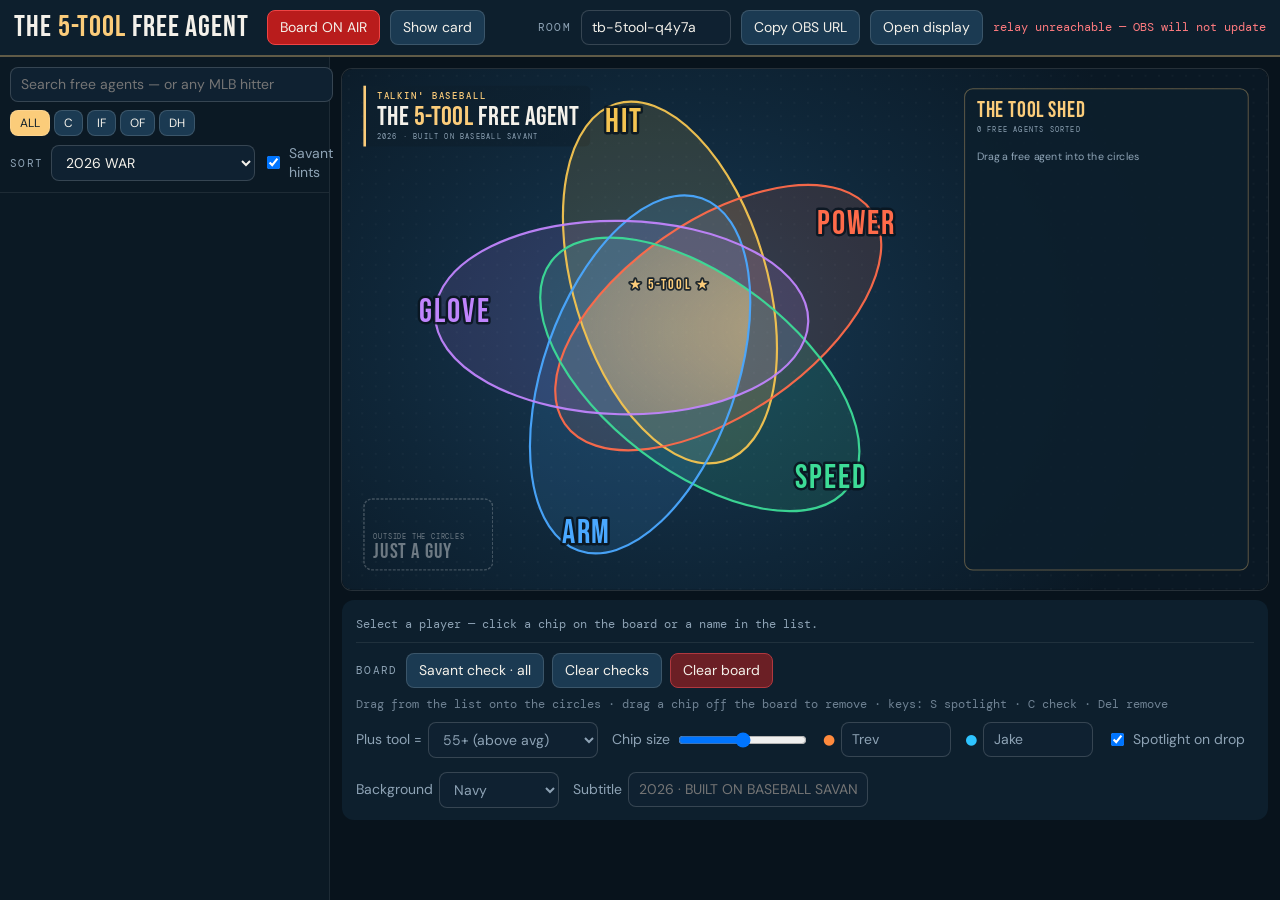
==== control.html @ 35e4c1f9 "5-Tool Free Agent: Venn drag-and-drop segment with control + OBS display Co-Authored-By: Claude Opus" ====
<!doctype html>
<html lang="en">
<head>
<meta charset="utf-8">
<meta name="viewport" content="width=device-width, initial-scale=1">
<title>5-Tool Free Agent · Control</title>
<link rel="preconnect" href="https://fonts.googleapis.com">
<link href="https://fonts.googleapis.com/css2?family=Bebas+Neue&family=DM+Mono:wght@400;500&family=DM+Sans:wght@400;500;700&display=swap" rel="stylesheet">
<link rel="stylesheet" href="ftfa.css">
<style>
  * { box-sizing: border-box; }
  html, body { margin: 0; height: 100%; }
  body { background: #08131c; color: var(--ink); font: 14px/1.35 var(--sans); display: grid; grid-template-rows: auto 1fr; overflow: hidden; }
  button, input, select { font: inherit; color: inherit; }
  button { background: var(--navy3); border: 1px solid rgba(255,255,255,.14); border-radius: 8px; padding: 7px 12px; cursor: pointer; white-space: nowrap; }
  button:hover { background: #24506f; }
  button.gold { background: var(--gold); color: #10202c; border-color: var(--gold); font-weight: 700; }
  button.on { background: #1f7a4a; border-color: #2fbf71; }
  button.danger { background: #6b1f25; border-color: #b0383f; }
  input[type=text], select { background: #0f2131; border: 1px solid rgba(255,255,255,.16); border-radius: 8px; padding: 7px 10px; }
  label { display: inline-flex; align-items: center; gap: 6px; color: var(--dim); }
  .k { font: 11px var(--mono); letter-spacing: .12em; color: var(--dim); text-transform: uppercase; }

  header { display: flex; align-items: center; gap: 10px; padding: 10px 14px; background: var(--navy); border-bottom: 2px solid rgba(251,204,122,.35); flex-wrap: wrap; }
  header h1 { margin: 0 8px 0 0; font: 30px/1 var(--bebas); letter-spacing: .03em; font-weight: 400; }
  header h1 b { color: var(--gold); font-weight: 400; }
  .grow { flex: 1; }
  .status { font: 12px var(--mono); color: var(--dim); }
  .status.ok { color: #4ade80; } .status.bad { color: #ff7b7f; }
  #airBtn.live { background: #b91c1c; border-color: #ef4444; }

  main { display: grid; grid-template-columns: 330px 1fr; min-height: 0; }
  /* pool */
  #pool { display: flex; flex-direction: column; min-height: 0; border-right: 1px solid rgba(255,255,255,.08); background: #0b1924; }
  .pool-top { padding: 10px; display: grid; gap: 8px; border-bottom: 1px solid rgba(255,255,255,.08); }
  .filters { display: flex; gap: 4px; flex-wrap: wrap; }
  .filters button { padding: 4px 9px; font-size: 12px; }
  .filters button.act { background: var(--gold); color: #10202c; }
  #list { overflow-y: auto; flex: 1; padding: 6px; }
  .row { display: grid; grid-template-columns: 46px 1fr auto; gap: 8px; align-items: center; padding: 6px; border-radius: 10px; cursor: grab; user-select: none; touch-action: none; border: 1px solid transparent; }
  .row:hover { background: rgba(255,255,255,.05); }
  .row.sel { border-color: var(--gold); background: rgba(251,204,122,.08); }
  .row.placed { opacity: .5; }
  .row .hs { width: 46px; height: 46px; border-radius: 50%; overflow: hidden; background: var(--tc); }
  .row .hs img { width: 100%; height: 120%; object-fit: cover; object-position: 50% 0; }
  .row .n { font: 20px/1 var(--bebas); letter-spacing: .03em; }
  .row .m { font: 11px var(--mono); color: var(--dim); margin-top: 3px; white-space: nowrap; overflow: hidden; text-overflow: ellipsis; }
  .row .where { font: 10px var(--mono); color: var(--gold); letter-spacing: .06em; }
  .dots { display: flex; gap: 3px; }
  .dots i { width: 22px; height: 22px; border-radius: 5px; font: 600 10px/22px var(--mono); text-align: center; font-style: normal; background: rgba(255,255,255,.06); color: #5d7183; }
  .dots i.plus { background: var(--c); color: #0b1924; }
  body.nohints .dots { display: none; }
  .sect { font: 11px var(--mono); letter-spacing: .14em; color: var(--dim); padding: 10px 6px 4px; }
  .srch .row { cursor: pointer; }

  /* centre */
  #centre { display: flex; flex-direction: column; min-height: 0; min-width: 0; padding: 12px; gap: 10px; overflow-y: auto; }
  #preview { position: relative; width: 100%; aspect-ratio: 16 / 9; border-radius: 10px; overflow: hidden; background: #000; box-shadow: 0 0 0 1px rgba(255,255,255,.12); flex: none; }
  #preview .chips, #preview .chip { pointer-events: auto; }
  #preview .chip { cursor: grab; touch-action: none; }
  #preview .chip.sel .ph { outline: 4px dashed #fff; outline-offset: 5px; }
  #preview .chip.dragging { opacity: .25; }
  #preview .stage.off .board, #preview .stage.off .side { opacity: .35; }
  .offtag { position: absolute; right: 10px; top: 10px; font: 12px var(--mono); background: #6b1f25; padding: 4px 8px; border-radius: 6px; letter-spacing: .1em; display: none; }
  body.offair .offtag { display: block; }

  #insp { display: flex; flex-wrap: wrap; gap: 10px 18px; background: var(--navy); border-radius: 12px; padding: 12px 14px; }
  .who { display: flex; gap: 12px; align-items: center; min-width: 0; flex: 1 1 380px; }
  .who .hs { width: 64px; height: 64px; border-radius: 50%; overflow: hidden; background: var(--tc); flex: none; }
  .who .hs img { width: 100%; height: 120%; object-fit: cover; object-position: 50% 0; }
  .who .n { font: 30px/1 var(--bebas); letter-spacing: .03em; }
  .who .m { font: 12px var(--mono); color: var(--dim); margin-top: 4px; }
  .who .r { font: 12px var(--mono); margin-top: 4px; }
  .acts { display: flex; gap: 6px; flex-wrap: wrap; align-items: center; }
  .global { flex: 1 1 100%; display: flex; gap: 8px; flex-wrap: wrap; align-items: center; padding-top: 10px; border-top: 1px solid rgba(255,255,255,.08); }
  .settings { flex: 1 1 100%; display: flex; gap: 14px; flex-wrap: wrap; align-items: center; }
  .settings input[type=text] { width: 110px; }
  .hostA { color: #ff8a3d; } .hostB { color: #2ec4ff; }
  .help { font: 12px var(--mono); color: #6f8293; }

  /* drag float + region readout */
  #float { position: fixed; pointer-events: none; z-index: 100; display: none; transform: translate(-50%, -50%); }
  #float .hs { width: 70px; height: 70px; border-radius: 50%; overflow: hidden; border: 3px solid #fff; background: var(--tc); box-shadow: 0 10px 26px rgba(0,0,0,.6); }
  #float .hs img { width: 100%; height: 120%; object-fit: cover; object-position: 50% 0; }
  #float .rg { position: absolute; left: 50%; top: 82px; transform: translateX(-50%); white-space: nowrap; font: 18px/1 var(--bebas); letter-spacing: .05em;
    background: #08131c; padding: 5px 9px 3px; border-radius: 6px; border: 1px solid var(--gold); color: var(--gold); }
  #float .rg small { font: 11px var(--mono); color: #fff; margin-left: 6px; }
  #loading { position: fixed; inset: 0; display: grid; place-items: center; background: rgba(8,19,28,.8); font: 28px var(--bebas); letter-spacing: .06em; color: var(--gold); z-index: 50; }
</style>
</head>
<body>
<header>
  <h1>THE <b>5-TOOL</b> FREE AGENT</h1>
  <button id="airBtn" title="Fade the whole board in / out on the display">Board ON AIR</button>
  <button id="cardBtn">Show card</button>
  <span class="grow"></span>
  <span class="k">room</span><input type="text" id="room" style="width:150px">
  <button id="copyUrl">Copy OBS URL</button>
  <button id="openOut">Open display</button>
  <span class="status" id="net">not sent</span>
</header>
<main>
  <section id="pool">
    <div class="pool-top">
      <input type="text" id="q" placeholder="Search free agents — or any MLB hitter">
      <div class="filters" id="filters"></div>
      <div style="display:flex;gap:8px;align-items:center">
        <span class="k">sort</span>
        <select id="sort">
          <option value="war">2026 WAR</option>
          <option value="tools">Savant tool count</option>
          <option value="pa">2026 plate appearances</option>
          <option value="name">Name</option>
        </select>
        <label><input type="checkbox" id="hints" checked> Savant hints</label>
      </div>
    </div>
    <div id="list"></div>
  </section>
  <section id="centre">
    <div id="preview"><div class="offtag">BOARD OFF AIR</div></div>
    <div id="insp">
      <div class="who" id="who"></div>
      <div class="acts" id="acts"></div>
      <div class="global">
        <span class="k">board</span>
        <button id="checkAll" title="Show where Savant would have put everyone">Savant check · all</button>
        <button id="clearChecks">Clear checks</button>
        <button id="clearBoard" class="danger">Clear board</button>
        <span class="grow"></span>
        <span class="help">Drag from the list onto the circles · drag a chip off the board to remove · keys: S spotlight · C check · Del remove</span>
      </div>
      <div class="settings">
        <label>Plus tool =
          <select id="T"><option value="50">50+ (avg)</option><option value="55">55+ (above avg)</option><option value="60">60+ (plus)</option><option value="65">65+ (plus-plus-ish)</option></select>
        </label>
        <label>Chip size <input type="range" id="chip" min="0.6" max="1.4" step="0.05"></label>
        <label><span class="hostA">●</span> <input type="text" id="nameA"></label>
        <label><span class="hostB">●</span> <input type="text" id="nameB"></label>
        <label><input type="checkbox" id="autoSpot"> Spotlight on drop</label>
        <label>Background <select id="bg"><option value="navy">Navy</option><option value="clear">Transparent</option></select></label>
        <label>Subtitle <input type="text" id="subtitle" style="width:240px" placeholder="2026 · BUILT ON BASEBALL SAVANT"></label>
      </div>
    </div>
  </section>
</main>
<div id="float"><div class="hs"><img alt=""></div><div class="rg"></div></div>
<div id="loading">LOADING…</div>
<script src="ftfa.js"></script>
<script>
'use strict';
(() => {
  const $ = id => document.getElementById(id);
  const params = new URLSearchParams(location.search);
  const HUB = FT.hubOf(params);
  const STORE = 'ftfa-control-v1';
  const YEAR = +params.get('year') || 2026;

  // ── state ──
  const DEF = { room: 'tb-5tool-' + Math.random().toString(36).slice(2, 7), show: true, bg: 'navy', board: [], spot: null, spotOn: false,
    checks: [], T: 55, chipScale: 1, names: { a: 'Trev', b: 'Jake' }, subtitle: '', autoSpot: true, hints: true, extra: [], fx: { n: 0 } };
  let S;
  try { S = Object.assign({}, DEF, JSON.parse(localStorage.getItem(STORE) || '{}')); } catch { S = Object.assign({}, DEF); }
  if (params.get('room')) S.room = params.get('room');
  let sel = null;
  const save = () => { try { localStorage.setItem(STORE, JSON.stringify(S)); } catch {} };

  // ── stage preview ──
  const stage = FT.createStage($('preview'));
  const scale = () => $('preview').clientWidth / 1920;
  const fit = () => { stage.el.style.transform = `scale(${scale()})`; };
  new ResizeObserver(fit).observe($('preview'));
  fit();

  const net = (t, c) => { $('net').textContent = t; $('net').className = 'status ' + c; };
  const send = FT.publisher(HUB, () => S.room, net);
  const payload = () => {
    const { room, autoSpot, hints, extra, ...wire } = S;
    return Object.assign(wire, { app: 'ftfa', seq: Date.now() });
  };
  let pubT = 0;
  function commit(now = true) {
    save(); draw();
    clearTimeout(pubT);
    pubT = setTimeout(() => send(payload()), now ? 0 : 300);
  }
  const fx = (type, id) => { S.fx = { n: (S.fx?.n || 0) + 1, type, id }; };

  // ── helpers ──
  const P = id => FT.DB.players[id];
  const onBoard = id => S.board.find(b => b[0] === id);
  const maskOf = id => { const b = onBoard(id); return b ? FT.maskAt(b[1], b[2]) : null; };
  const OF = ['LF', 'CF', 'RF', 'OF'], IF = ['1B', '2B', '3B', 'SS'];
  const POS = { all: () => true, C: p => p.pos === 'C', IF: p => IF.includes(p.pos), OF: p => OF.includes(p.pos), DH: p => p.pos === 'DH' || p.pos === 'TWP' };
  let posF = 'all';
  const toolCount = p => FT.countOf(FT.savantMask(p, S.T));
  const slash = s => s ? `${s.avg}/${s.obp}/${s.slg}` : 'no 2026 MLB PA';

  // ── draw ──
  function draw() {
    document.body.classList.toggle('offair', !S.show);
    document.body.classList.toggle('nohints', !S.hints);
    $('airBtn').textContent = S.show ? 'Board ON AIR' : 'Board OFF AIR';
    $('airBtn').classList.toggle('live', S.show);
    $('cardBtn').textContent = S.spotOn ? 'Hide card' : 'Show card';
    $('cardBtn').classList.toggle('on', S.spotOn);
    stage.render(Object.assign({}, S, { sel }));
    drawList(); drawInsp();
  }

  function rowHTML(p, cls = '') {
    const b = onBoard(p.id), m = b ? FT.maskAt(b[1], b[2]) : null;
    const dots = FT.TOOLS.map(t => {
      const g = p.tools?.[t.key]?.grade;
      return `<i style="--c:${t.color}" class="${g != null && g >= S.T ? 'plus' : ''}" title="${t.name} ${g ?? '—'}">${g ?? '–'}</i>`;
    }).join('');
    return `<div class="row ${cls} ${sel === p.id ? 'sel' : ''} ${b ? 'placed' : ''}" data-id="${p.id}">
      <div class="hs" style="--tc:${p.team.color}"><img src="${FT.headshot(p.id, 120)}" alt="" draggable="false" loading="lazy"></div>
      <div style="min-width:0"><div class="n">${FT.esc(p.name)}</div>
        <div class="m">${p.pos} · ${p.team.abbr} · ${slash(p.season)}${p.war != null ? ' · ' + p.war + ' WAR' : ''}</div>
        ${b ? `<div class="where">ON BOARD · ${FT.COUNT_NAME[FT.countOf(m)]}</div>` : ''}</div>
      <div class="dots">${dots}</div></div>`;
  }
  let remote = [], remoteQ = '';
  function drawList() {
    if (!FT.DB.faIds.length && !S.extra.length) return;
    const q = $('q').value.trim().toLowerCase();
    const norm = s => s.normalize('NFD').replace(/[̀-ͯ]/g, '').toLowerCase();
    const match = p => p && POS[posF](p) && (!q || norm(p.name).includes(norm(q)));
    const sorters = {
      war: (a, b) => (b.war ?? -9) - (a.war ?? -9),
      tools: (a, b) => toolCount(b) - toolCount(a) || (b.war ?? -9) - (a.war ?? -9),
      pa: (a, b) => (b.season?.pa ?? 0) - (a.season?.pa ?? 0),
      name: (a, b) => a.last.localeCompare(b.last),
    };
    const sorter = sorters[$('sort').value];
    const extra = S.extra.map(P).filter(match).sort(sorter);
    const fa = FT.DB.faIds.map(P).filter(match).sort(sorter);
    let h = '';
    if (extra.length) h += `<div class="sect">ADDED BY YOU</div>` + extra.map(p => rowHTML(p)).join('');
    h += `<div class="sect">${YEAR}–${(YEAR + 1) % 100} FREE AGENTS · ${fa.length}</div>` + fa.map(p => rowHTML(p)).join('');
    if (q.length >= 3) {
      const rs = remote.filter(r => !P(r.id) || (!FT.DB.faIds.includes(r.id) && !S.extra.includes(r.id)));
      h += `<div class="sect">ALL MLB · CLICK TO ADD</div><div class="srch">` +
        (remoteQ !== q ? '<div class="m" style="padding:6px">searching…</div>' :
          rs.length ? rs.map(r => `<div class="row" data-add="${r.id}"><div class="hs" style="--tc:#2a3b4c"><img src="${FT.headshot(r.id, 120)}" alt="" loading="lazy"></div><div><div class="n">${FT.esc(r.name)}</div><div class="m">${r.pos || ''} · add to the pool</div></div><div></div></div>`).join('')
            : '<div class="m" style="padding:6px">no other matches</div>') + '</div>';
    }
    $('list').innerHTML = h;
  }
  let sT = 0;
  $('q').addEventListener('input', () => {
    drawList();
    const q = $('q').value.trim().toLowerCase();
    clearTimeout(sT);
    if (q.length >= 3) sT = setTimeout(async () => { remote = await FT.search(q); remoteQ = q; drawList(); }, 300);
  });
  $('sort').onchange = drawList;
  $('filters').innerHTML = Object.keys(POS).map(k => `<button data-f="${k}" class="${k === posF ? 'act' : ''}">${k === 'all' ? 'ALL' : k}</button>`).join('');
  $('filters').onclick = e => {
    const b = e.target.closest('button'); if (!b) return;
    posF = b.dataset.f;
    [...$('filters').children].forEach(x => x.classList.toggle('act', x === b));
    drawList();
  };
  $('hints').onchange = () => { S.hints = $('hints').checked; save(); draw(); };

  function drawInsp() {
    const p = sel && P(sel);
    if (!p) {
      $('who').innerHTML = `<div class="m" style="color:var(--dim)">Select a player — click a chip on the board or a name in the list.</div>`;
      $('acts').innerHTML = '';
      return;
    }
    const b = onBoard(p.id), m = b ? FT.maskAt(b[1], b[2]) : null, sm = FT.savantMask(p, S.T);
    const checked = S.checks.includes(p.id), spotting = S.spotOn && S.spot === p.id;
    $('who').innerHTML = `<div class="hs" style="--tc:${p.team.color}"><img src="${FT.headshot(p.id, 160)}" alt=""></div>
      <div style="min-width:0"><div class="n">${FT.esc(p.name)}</div>
      <div class="m">${p.pos} · ${p.team.abbr} · ${YEAR}: ${slash(p.season)}, ${p.season?.hr ?? 0} HR, ${p.season?.sb ?? 0} SB${p.war != null ? ', ' + p.war + ' WAR' : ''}</div>
      <div class="r">${b ? `<span style="color:var(--gold)">BOARD: ${FT.regionName(m)}</span>` : '<span style="color:var(--dim)">not on the board</span>'}
        ${S.hints ? ` &nbsp;·&nbsp; <span style="color:#9fb3c4">SAVANT: ${FT.regionName(sm)}</span>` : ''}</div></div>`;
    $('acts').innerHTML = `
      <button data-a="spot" class="${spotting ? 'on' : 'gold'}">${spotting ? 'Card is up' : 'Spotlight card'}</button>
      <button data-a="check" ${b ? '' : 'disabled'} class="${checked ? 'on' : ''}">${checked ? 'Savant shown' : 'Savant check'}</button>
      <span class="k" style="margin-left:6px">placed by</span>
      <button data-a="by-" class="${b && !b[3] ? 'on' : ''}" ${b ? '' : 'disabled'}>—</button>
      <button data-a="by-a" class="${b && b[3] === 'a' ? 'on' : ''}" ${b ? '' : 'disabled'}><span class="hostA">●</span> ${FT.esc(S.names.a)}</button>
      <button data-a="by-b" class="${b && b[3] === 'b' ? 'on' : ''}" ${b ? '' : 'disabled'}><span class="hostB">●</span> ${FT.esc(S.names.b)}</button>
      <button data-a="remove" class="danger" ${b ? '' : 'disabled'}>Remove</button>`;
  }
  $('acts').onclick = e => {
    const a = e.target.closest('button')?.dataset.a;
    if (a) act(a);
  };
  function act(a) {
    const p = sel && P(sel); if (!p) return;
    const b = onBoard(p.id);
    if (a === 'spot') {
      if (S.spotOn && S.spot === p.id) S.spotOn = false; else { S.spot = p.id; S.spotOn = true; }
    } else if (a === 'check' && b) {
      if (S.checks.includes(p.id)) S.checks = S.checks.filter(x => x !== p.id);
      else {
        S.checks.push(p.id);
        fx(FT.savantMask(p, S.T) === FT.maskAt(b[1], b[2]) ? 'agree' : 'overrule', p.id);
      }
    } else if (a.startsWith('by-') && b) {
      b[3] = a.slice(3) || undefined;
      if (!b[3]) b.length = 3;
    } else if (a === 'remove' && b) removeP(p.id);
    commit();
  }
  function removeP(id) {
    S.board = S.board.filter(x => x[0] !== id);
    S.checks = S.checks.filter(x => x !== id);
    if (S.spot === id) S.spotOn = false;
  }

  // ── drag & drop (pointer events: mouse, pen and touch alike) ──
  const fl = $('float');
  let drag = null;
  function stagePt(e) {
    const r = $('preview').getBoundingClientRect();
    if (e.clientX < r.left || e.clientX > r.right || e.clientY < r.top || e.clientY > r.bottom) return null;
    const s = scale();
    return [(e.clientX - r.left) / s, (e.clientY - r.top) / s];
  }
  // keep chips on the Venn side of the screen, clear of the side panel
  const clampPt = ([x, y]) => [Math.max(50, Math.min(1250, x)), Math.max(50, Math.min(1030, y))];
  // Nudge a drop off any chip it would cover, without leaving the region it was
  // dropped in — the region is the take, the exact spot isn't.
  function freeSpot(id, [x, y]) {
    const d = 92 * S.chipScale, others = S.board.filter(b => b[0] !== id).map(b => FT.toPx(b[1], b[2]));
    const m = FT.maskAt(...FT.toUV(x, y));
    const clear = (px, py) => others.every(([ox, oy]) => ((px - ox) / d) ** 2 + ((py - oy) / (d * 1.3)) ** 2 >= 1);
    for (let i = 0; i < 400; i++) {
      const a = i * 2.39996, r = 6 * Math.sqrt(i) * S.chipScale;   // golden-angle spiral outwards
      const [px, py] = clampPt([x + Math.cos(a) * r, y + Math.sin(a) * r]);
      if (FT.maskAt(...FT.toUV(px, py)) === m && clear(px, py)) return FT.toUV(px, py);
    }
    return FT.toUV(x, y);
  }
  function startDrag(e, id, from) {
    const p = P(id); if (!p) return;
    drag = { id, from, x0: e.clientX, y0: e.clientY, live: false };
    fl.querySelector('img').src = FT.headshot(id, 160);
    fl.querySelector('.hs').style.setProperty('--tc', p.team.color);
  }
  addEventListener('pointermove', e => {
    if (!drag) return;
    if (!drag.live) {
      if (Math.hypot(e.clientX - drag.x0, e.clientY - drag.y0) < 5) return;
      drag.live = true;
      fl.style.display = 'block';
      const c = stage.chipEls[drag.id]; if (c) c.classList.add('dragging');
    }
    fl.style.left = e.clientX + 'px'; fl.style.top = e.clientY + 'px';
    const pt = stagePt(e);
    if (pt) {
      const [u, v] = FT.toUV(...clampPt(pt)), m = FT.maskAt(u, v);
      stage.highlight(m);
      fl.querySelector('.rg').innerHTML = `${FT.COUNT_NAME[FT.countOf(m)]}<small>${m && m !== 31 ? FT.regionName(m) : ''}</small>`;
      fl.querySelector('.rg').style.display = '';
    } else {
      stage.highlight(-1);
      fl.querySelector('.rg').innerHTML = drag.from === 'board' ? 'REMOVE' : '';
      fl.querySelector('.rg').style.display = drag.from === 'board' ? '' : 'none';
    }
  });
  addEventListener('pointerup', e => {
    if (!drag) return;
    const d = drag; drag = null;
    fl.style.display = 'none';
    stage.highlight(-1);
    const c = stage.chipEls[d.id]; if (c) c.classList.remove('dragging');
    if (!d.live) { select(d.id); return; }
    const pt = stagePt(e);
    if (!pt) { if (d.from === 'board') { removeP(d.id); commit(); } return; }
    const [u, v] = freeSpot(d.id, clampPt(pt)), m = FT.maskAt(u, v);
    const b = onBoard(d.id), prev = b ? FT.maskAt(b[1], b[2]) : null;
    if (b) { b[1] = +u.toFixed(4); b[2] = +v.toFixed(4); }
    else S.board.push([d.id, +u.toFixed(4), +v.toFixed(4)]);
    // moving him invalidates the old Savant verdict
    S.checks = S.checks.filter(x => x !== d.id);
    if (m !== prev) fx(m === 31 ? 'five' : m === 0 ? 'guy' : 'land', d.id);
    sel = d.id;
    if (S.autoSpot && !b) { S.spot = d.id; S.spotOn = true; }
    else if (S.spotOn && S.spot !== d.id && S.autoSpot) S.spot = d.id;
    commit();
  });
  $('list').addEventListener('pointerdown', e => {
    const add = e.target.closest('[data-add]');
    if (add) { addExtra(+add.dataset.add); return; }
    const r = e.target.closest('.row[data-id]');
    if (r) { e.preventDefault(); startDrag(e, +r.dataset.id, 'list'); }
  });
  $('preview').addEventListener('pointerdown', e => {
    const c = e.target.closest('.chip');
    if (c) { e.preventDefault(); startDrag(e, +c.dataset.id, 'board'); }
  });
  async function addExtra(id) {
    await FT.ensure([id]);
    if (!P(id)) return;
    if (!S.extra.includes(id)) S.extra.unshift(id);
    $('q').value = '';
    select(id);
    save();
  }
  function select(id) { sel = sel === id ? null : id; draw(); }

  addEventListener('keydown', e => {
    if (/INPUT|SELECT|TEXTAREA/.test(document.activeElement.tagName)) return;
    if (e.key === 'Escape') { sel = null; draw(); }
    else if (!sel) return;
    else if (e.key === 's' || e.key === 'S') act('spot');
    else if (e.key === 'c' || e.key === 'C') act('check');
    else if (e.key === 'Delete' || e.key === 'Backspace') { e.preventDefault(); act('remove'); }
  });

  // ── global controls ──
  $('airBtn').onclick = () => { S.show = !S.show; commit(); };
  $('cardBtn').onclick = () => {
    if (S.spotOn) S.spotOn = false;
    else if (sel || S.spot) { S.spot = sel || S.spot; S.spotOn = true; }
    commit();
  };
  $('checkAll').onclick = () => { S.checks = S.board.map(b => b[0]); commit(); };
  $('clearChecks').onclick = () => { S.checks = []; commit(); };
  $('clearBoard').onclick = () => {
    if (!S.board.length || !confirm(`Clear all ${S.board.length} players off the board?`)) return;
    S.board = []; S.checks = []; S.spotOn = false; commit();
  };
  const bindVal = (id, get, set) => { $(id).value = get(); $(id).addEventListener('input', () => { set($(id).value); commit(false); }); };
  bindVal('T', () => S.T, v => S.T = +v);
  bindVal('chip', () => S.chipScale, v => S.chipScale = +v);
  bindVal('nameA', () => S.names.a, v => S.names.a = v);
  bindVal('nameB', () => S.names.b, v => S.names.b = v);
  bindVal('bg', () => S.bg, v => S.bg = v);
  bindVal('subtitle', () => S.subtitle, v => S.subtitle = v);
  $('autoSpot').checked = S.autoSpot;
  $('autoSpot').onchange = () => { S.autoSpot = $('autoSpot').checked; save(); };
  $('hints').checked = S.hints;

  $('room').value = S.room;
  $('room').addEventListener('change', () => { S.room = $('room').value.trim() || DEF.room; $('room').value = S.room; commit(); });
  const outUrl = () => new URL('display.html', location.href.split('#')[0].split('?')[0]).href + '?room=' + encodeURIComponent(S.room) + (params.get('hub') ? '&hub=' + encodeURIComponent(HUB) : '');
  $('copyUrl').onclick = async () => {
    try { await navigator.clipboard.writeText(outUrl()); $('copyUrl').textContent = 'Copied!'; }
    catch { prompt('OBS Browser Source URL (1920×1080):', outUrl()); }
    setTimeout(() => $('copyUrl').textContent = 'Copy OBS URL', 1400);
  };
  $('openOut').onclick = () => window.open(outUrl(), 'ftfa-out', 'width=960,height=540');

  // ── boot ──
  FT.load(YEAR, msg => { $('loading').textContent = msg.toUpperCase(); });
  FT.DB.ready.then(async () => {
    await FT.ensure(S.extra.concat(S.board.map(b => b[0])));
    $('loading').remove();
    draw();
    send(payload());   // the display catches up with whatever this window last had
  }).catch(err => { $('loading').textContent = 'COULD NOT LOAD MLB DATA — ' + err.message; });
})();
</script>
</body>
</html>
---- ftfa.css ----
/* 5-Tool Free Agent — stage styles shared by control preview + OBS display */
:root {
  --navy: #0d1f2d; --navy2: #132b3e; --navy3: #1b3a52; --gold: #fbcc7a; --ink: #f4f1ea; --dim: #8ea3b5;
  --bebas: 'Bebas Neue', Impact, sans-serif; --sans: 'DM Sans', system-ui, sans-serif; --mono: 'DM Mono', ui-monospace, monospace;
}
.stage { position: absolute; left: 0; top: 0; width: 1920px; height: 1080px; transform-origin: 0 0; overflow: hidden;
  font-family: var(--sans); color: var(--ink); --chip: 1; --hostA: #ff8a3d; --hostB: #2ec4ff; }
.stage .backdrop { position: absolute; inset: 0;
  background: radial-gradient(1100px 900px at 680px 548px, #183a55 0%, #0f2638 55%, #0a1824 100%); }
.stage .backdrop::after { content: ''; position: absolute; inset: 0; opacity: .5;
  background-image: radial-gradient(rgba(255,255,255,.06) 1.5px, transparent 1.6px); background-size: 28px 28px; }
.stage.clear .backdrop { display: none; }
.stage .board, .stage .side { transition: opacity .5s; }
.stage.off .board, .stage.off .side { opacity: 0; }
.stage .board { position: absolute; inset: 0; }

/* title plate */
.plate { position: absolute; left: 44px; top: 34px; padding: 14px 22px 12px; border-left: 6px solid var(--gold);
  background: linear-gradient(90deg, rgba(13,31,45,.92), rgba(13,31,45,.6)); border-radius: 0 12px 12px 0; }
.plate .kicker { font: 500 18px/1 var(--mono); letter-spacing: .18em; color: var(--gold); }
.plate .title { font: 56px/1 var(--bebas); letter-spacing: .02em; margin-top: 6px; }
.plate .title b { color: var(--gold); font-weight: 400; }
.plate .sub { font: 15px/1 var(--mono); letter-spacing: .12em; color: var(--dim); margin-top: 6px; }

/* the Venn */
.venn { position: absolute; left: 0; top: 0; overflow: visible; }
.vfill { fill-opacity: .13; }
.vstroke { fill: none; stroke-width: 4.5; stroke-opacity: .95; }
.vlabel text { font: 68px var(--bebas); letter-spacing: .06em; text-anchor: middle; dominant-baseline: central;
  paint-order: stroke; stroke: rgba(8,20,30,.85); stroke-width: 10px; stroke-linejoin: round; }
.vlabel.core-label text { font-size: 30px; fill: var(--gold); letter-spacing: .14em; stroke-width: 7px; }
.core { animation: corePulse 3.2s ease-in-out infinite; }
@keyframes corePulse { 50% { opacity: .55; } }
.hl.flash { animation: hlFlash 1.6s ease-out forwards; }
@keyframes hlFlash { 0% { opacity: 0; } 15% { opacity: 1; } 100% { opacity: 0; } }

.guyzone { position: absolute; left: 44px; bottom: 40px; width: 270px; height: 150px; border: 3px dashed rgba(255,255,255,.22);
  border-radius: 18px; display: flex; flex-direction: column; justify-content: flex-end; padding: 0 18px 14px; color: rgba(255,255,255,.4); }
.guyzone span { font: 14px var(--mono); letter-spacing: .14em; }
.guyzone b { font: 44px/1 var(--bebas); font-weight: 400; letter-spacing: .04em; }

/* chips — the element sits exactly on the drop point; the face is centred on it */
.chips, .ghosts, .fx { position: absolute; inset: 0; pointer-events: none; }
.chip, .ghost { position: absolute; width: 0; height: 0; transition: left .55s cubic-bezier(.3,1.3,.5,1), top .55s cubic-bezier(.3,1.3,.5,1); }
.chip .ph, .ghost .ph { position: absolute; --d: calc(88px * var(--chip)); width: var(--d); height: var(--d);
  left: calc(var(--d) / -2); top: calc(var(--d) / -2); border-radius: 50%; overflow: hidden;
  background: radial-gradient(circle at 50% 35%, color-mix(in srgb, var(--tc, #2a3b4c) 70%, #fff 30%), var(--tc, #2a3b4c) 70%);
  border: 4px solid #fff; box-shadow: 0 8px 22px rgba(0,0,0,.5); }
.chip .ph img, .ghost .ph img { width: 100%; height: 115%; object-fit: cover; object-position: 50% 0; display: block; }
.chip .nm, .ghost .nm { position: absolute; top: calc(44px * var(--chip) + 2px); left: 0; transform: translateX(-50%);
  font: calc(25px * var(--chip))/1 var(--bebas); letter-spacing: .03em; white-space: nowrap; padding: 4px 10px 2px;
  background: rgba(8,20,30,.92); border-radius: 6px; border-bottom: 3px solid var(--gold); }
.chip.byA .ph { border-color: var(--hostA); } .chip.byA .nm { border-bottom-color: var(--hostA); }
.chip.byB .ph { border-color: var(--hostB); } .chip.byB .nm { border-bottom-color: var(--hostB); }
.chip.five .ph { box-shadow: 0 0 0 5px var(--gold), 0 0 34px 10px rgba(251,204,122,.7); animation: fiveGlow 1.8s ease-in-out infinite; }
@keyframes fiveGlow { 50% { box-shadow: 0 0 0 5px var(--gold), 0 0 14px 3px rgba(251,204,122,.4); } }
.chip.spot { z-index: 5; }
.chip.spot .ph::after { content: ''; position: absolute; inset: 0; border-radius: 50%; animation: spotRing 1.5s ease-out infinite; }
.chip.spot::before { content: ''; position: absolute; --d: calc(88px * var(--chip) + 22px); width: var(--d); height: var(--d);
  left: calc(var(--d) / -2); top: calc(var(--d) / -2); border-radius: 50%; border: 4px solid var(--gold); animation: spotPulse 1.4s ease-out infinite; }
@keyframes spotPulse { 0% { transform: scale(.9); opacity: 1; } 100% { transform: scale(1.35); opacity: 0; } }
.chip .badge { position: absolute; left: calc(26px * var(--chip)); top: calc(-46px * var(--chip)); width: 34px; height: 34px; border-radius: 50%;
  background: #22c55e; color: #fff; font: 700 22px/34px var(--sans); text-align: center; display: none; box-shadow: 0 3px 10px rgba(0,0,0,.5); }
.chip.agree .badge { display: block; animation: pop .5s cubic-bezier(.3,1.6,.5,1); }
.chip.enter { animation: tossIn .8s cubic-bezier(.25,1.4,.5,1); }
@keyframes tossIn { 0% { transform: scale(0) rotate(-200deg); } 100% { transform: scale(1) rotate(0); } }
.chip.leave { animation: popOut .35s ease-in forwards; }
@keyframes popOut { to { transform: scale(0); opacity: 0; } }
@keyframes pop { 0% { transform: scale(0); } 100% { transform: scale(1); } }

.ghost { opacity: .9; animation: ghostIn .7s ease-out; }
.ghost .ph { border: 4px dashed #ff5a5f; filter: grayscale(.6); opacity: .7; box-shadow: none; background: rgba(255,90,95,.18); }
.ghost .nm { color: #ff8a8d; border-bottom-color: #ff5a5f; font-size: calc(20px * var(--chip)); }
@keyframes ghostIn { from { opacity: 0; transform: scale(.4); } }
.links { position: absolute; left: 0; top: 0; pointer-events: none; }
.links line { stroke: #fff; stroke-width: 4; stroke-dasharray: 12 10; animation: dash 1s linear infinite; filter: drop-shadow(0 2px 4px rgba(0,0,0,.6)); }
@keyframes dash { to { stroke-dashoffset: -22; } }

/* one-shot effects */
.stamp { position: absolute; transform: translate(-50%, -50%) rotate(-8deg); font: 120px/1 var(--bebas); letter-spacing: .04em;
  padding: 10px 30px 0; border: 8px solid currentColor; border-radius: 16px; background: rgba(8,20,30,.8); white-space: nowrap;
  animation: stampIn 3.2s cubic-bezier(.2,1.5,.4,1) forwards; z-index: 20; }
.stamp.gold { color: var(--gold); } .stamp.grey { color: #b9c4cc; font-size: 84px; }
.stamp.green { color: #4ade80; font-size: 76px; } .stamp.red { color: #ff5a5f; font-size: 92px; }
@keyframes stampIn { 0% { transform: translate(-50%,-50%) rotate(-8deg) scale(3); opacity: 0; } 12% { transform: translate(-50%,-50%) rotate(-8deg) scale(1); opacity: 1; }
  80% { opacity: 1; } 100% { transform: translate(-50%,-50%) rotate(-8deg) scale(1); opacity: 0; } }
.conf { position: absolute; width: 14px; height: 20px; border-radius: 3px; animation: conf 2s cubic-bezier(.1,.7,.3,1) forwards; z-index: 19; }
@keyframes conf { 0% { transform: translate(0,0) rotate(0); opacity: 1; } 100% { transform: translate(var(--dx), calc(var(--dy) + 380px)) rotate(var(--r)); opacity: 0; } }

/* side panel */
.side { position: absolute; left: 1290px; top: 40px; width: 590px; height: 1000px; }
.shed, .card { position: absolute; inset: 0; transition: opacity .4s, transform .5s cubic-bezier(.3,1.2,.5,1); }
.stage.carding .shed { opacity: 0; transform: translateX(40px); }
.stage:not(.carding) .card { opacity: 0; transform: translateX(80px); pointer-events: none; }

.shed { background: rgba(13,31,45,.88); border: 2px solid rgba(251,204,122,.35); border-radius: 18px; padding: 22px 24px; overflow: hidden; }
.shed-h { font: 46px/1 var(--bebas); letter-spacing: .03em; color: var(--gold); display: flex; flex-direction: column; margin-bottom: 14px; }
.shed-h span { font: 15px var(--mono); letter-spacing: .12em; color: var(--dim); margin-top: 6px; text-transform: uppercase; }
.tier { margin-top: 14px; }
.tier-h { font: 28px/1 var(--bebas); letter-spacing: .06em; color: #fff; margin-bottom: 8px; display: flex; align-items: center; gap: 10px; }
.tier-h::after { content: ''; flex: 1; height: 2px; background: rgba(255,255,255,.15); }
.tier.t5 .tier-h { color: var(--gold); } .tier.t0 .tier-h { color: #8a98a3; }
.tier-list { display: flex; flex-wrap: wrap; gap: 8px; }
.pill { display: inline-flex; align-items: center; gap: 8px; padding: 3px 12px 3px 3px; border-radius: 30px; background: rgba(255,255,255,.08);
  font: 22px/1 var(--bebas); letter-spacing: .03em; border: 2px solid rgba(255,255,255,.12); }
.pill img { width: 34px; height: 34px; border-radius: 50%; object-fit: cover; object-position: 50% 0; background: #28445c; }
.pill.byA { border-color: var(--hostA); } .pill.byB { border-color: var(--hostB); }
.tier.t5 .pill { background: rgba(251,204,122,.2); border-color: var(--gold); }
.shed-empty { font: 22px var(--sans); color: var(--dim); margin-top: 30px; }

/* spotlight card */
.card { background: #0d1f2d; border-radius: 18px; overflow: hidden; border: 2px solid rgba(251,204,122,.45); box-shadow: 0 20px 60px rgba(0,0,0,.5); display: flex; flex-direction: column; }
.card.in { animation: cardIn .6s cubic-bezier(.3,1.25,.5,1); }
@keyframes cardIn { from { transform: translateX(120px) rotate(2deg); opacity: 0; } }
.c-top { position: relative; height: 200px; flex: none; display: flex; align-items: flex-end;
  background: linear-gradient(120deg, var(--tc) 0%, color-mix(in srgb, var(--tc) 55%, #0d1f2d) 60%, #0d1f2d 100%); }
.c-photo { width: 220px; height: 200px; flex: none; overflow: hidden; }
.c-photo img { width: 100%; height: 250px; object-fit: cover; object-position: 50% 0; display: block; filter: drop-shadow(0 6px 10px rgba(0,0,0,.4)); }
.c-id { padding: 0 20px 22px 6px; min-width: 0; }
.c-tag { font: 15px var(--mono); letter-spacing: .12em; color: var(--gold); display: flex; align-items: center; gap: 6px; }
.c-tag img { width: 24px; height: 24px; }
.c-name { font: 40px/.95 var(--bebas); letter-spacing: .02em; margin-top: 8px; }
.c-name b { display: block; font-size: 70px; font-weight: 400; }
.c-meta { font: 16px var(--mono); letter-spacing: .08em; color: #dfe7ee; margin-top: 6px; }

.verdict { display: flex; gap: 10px; padding: 12px 18px 0; }
.verdict > div { flex: 1; border-radius: 10px; padding: 8px 14px; background: rgba(255,255,255,.07); display: flex; align-items: baseline; gap: 10px; flex-wrap: wrap; }
.verdict span { font: 13px var(--mono); letter-spacing: .14em; color: var(--dim); width: 100%; }
.verdict b { font: 36px/1 var(--bebas); font-weight: 400; letter-spacing: .03em; }
.verdict .vh b { color: var(--gold); }
.verdict em { font: 20px/1 var(--bebas); font-style: normal; letter-spacing: .06em; padding: 3px 8px 1px; border-radius: 5px; }
.verdict .agree { background: rgba(34,197,94,.16); } .verdict .agree em { background: #16a34a; }
.verdict .disagree { background: rgba(255,90,95,.14); animation: shake .5s; } .verdict .disagree em { background: #dc2626; }
@keyframes shake { 20%, 60% { transform: translateX(-8px); } 40%, 80% { transform: translateX(8px); } }

.tools-h { display: grid; grid-template-columns: 136px 70px 1fr; padding: 14px 20px 6px; font: 12px var(--mono); letter-spacing: .12em; color: var(--dim); }
.tools { padding: 0 12px; flex: 1; display: flex; flex-direction: column; justify-content: space-evenly; }
.tool { display: grid; grid-template-columns: 136px 70px 1fr; align-items: center; padding: 7px 8px; border-radius: 10px; margin-bottom: 4px; border: 2px solid transparent; }
.tool.host { background: color-mix(in srgb, var(--c) 16%, transparent); border-color: color-mix(in srgb, var(--c) 55%, transparent); }
.tool.sav .tname::after { content: 'SAVANT ✓'; font: 11px var(--mono); color: #4ade80; display: block; letter-spacing: .1em; margin-top: 2px; }
.tool.nosav.host .tname::after { content: 'SAVANT ✗'; font: 11px var(--mono); color: #ff7b7f; display: block; letter-spacing: .1em; margin-top: 2px; }
.tname { font: 34px/1 var(--bebas); letter-spacing: .04em; color: var(--c); }
.tname i { display: inline-block; width: 12px; height: 12px; border-radius: 50%; background: var(--c); margin-right: 8px; vertical-align: 5px; }
.grade { font: 50px/1 var(--bebas); text-align: center; }
.tool:not(.host) .grade { color: #c9d4dd; }
.bar { padding: 0 10px 0 14px; min-width: 0; }
.track { position: relative; height: 10px; border-radius: 5px; background: rgba(255,255,255,.12); margin: 14px 18px 12px 0; }
.fill { position: absolute; left: 0; top: 0; bottom: 0; border-radius: 5px; transform-origin: 0 50%; animation: grow .9s cubic-bezier(.2,.9,.3,1) both; }
.bub { position: absolute; top: 50%; width: 38px; height: 38px; margin: -19px 0 0 -19px; border-radius: 50%; border: 3px solid #fff;
  font: 700 17px/32px var(--sans); text-align: center; color: #fff; animation: slide .9s cubic-bezier(.2,.9,.3,1) both; }
@keyframes grow { from { transform: scaleX(0); } }
@keyframes slide { from { left: 0; opacity: 0; } }
.det { font: 13px/1.35 var(--mono); color: var(--dim); }
.det b { color: #e9eef2; font-weight: 500; }
.na { font: 14px var(--mono); color: #6f8293; letter-spacing: .1em; padding: 12px 0; }

.stats { margin: 6px 18px 0; border-collapse: collapse; font: 20px var(--mono); width: calc(100% - 36px); }
.stats th, .stats td { padding: 6px 4px; text-align: right; }
.stats thead th { font: 13px var(--mono); color: var(--dim); letter-spacing: .1em; border-bottom: 1px solid rgba(255,255,255,.15); }
.stats tbody th { text-align: left; font: 22px var(--bebas); letter-spacing: .05em; color: var(--gold); }
.stats tbody tr + tr { border-top: 1px solid rgba(255,255,255,.08); }
.stats .dim { color: #6f8293; text-align: center; font-size: 15px; }
.c-foot { padding: 10px 18px 14px; font: 12px var(--mono); color: #6f8293; letter-spacing: .06em; }

/* OBS: a browser source that isn't being rendered freezes animations at frame 0 */
html.no-anim .stage *, html.no-anim .stage *::before, html.no-anim .stage *::after { animation: none !important; transition: none !important; }
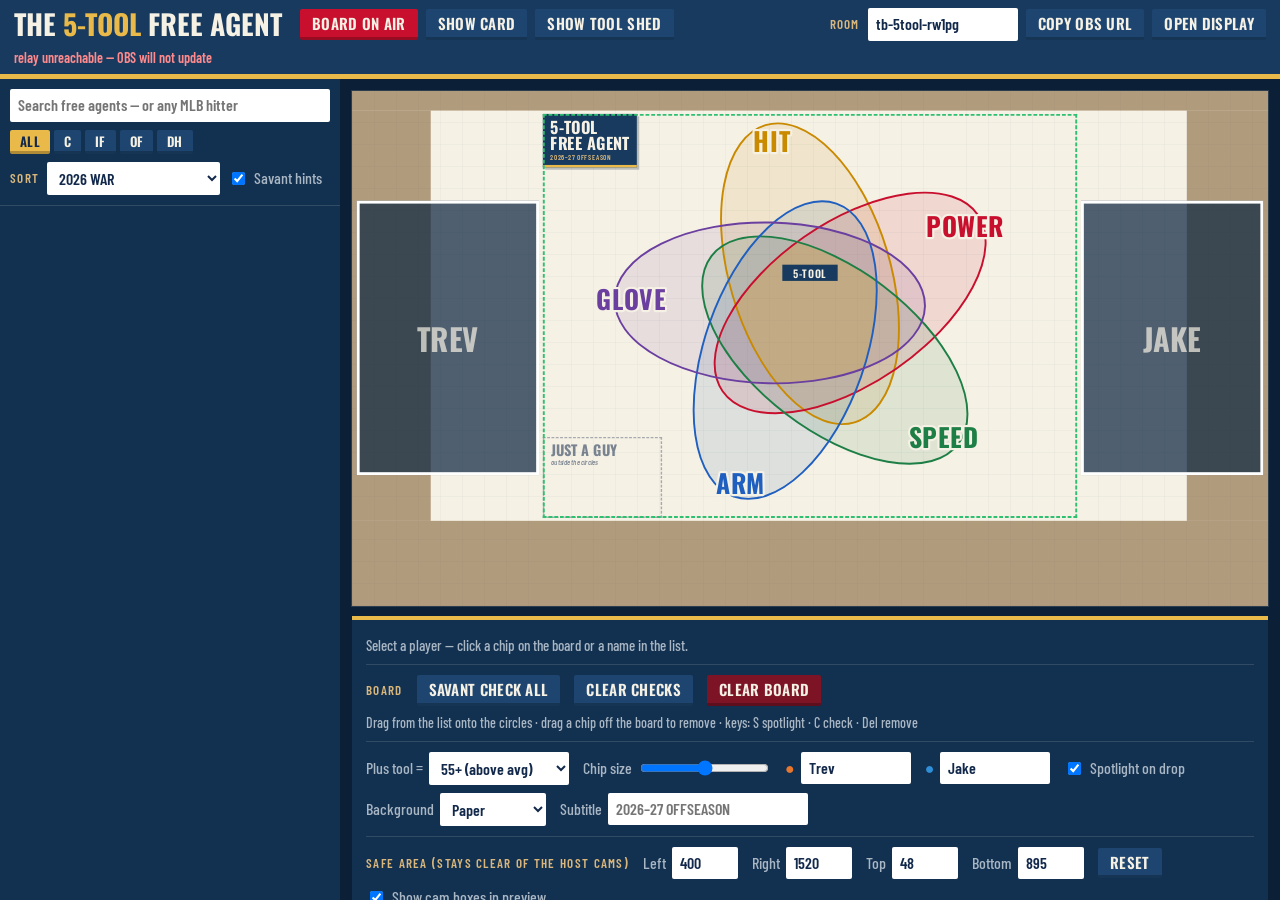
==== commit 93daf9fa: "Restyle to the Talkin' Baseball show package and fit between the host cams Cream paper / navy / Oswa" ====
--- a/control.html
+++ b/control.html
@@ -5,87 +5,95 @@
 <meta name="viewport" content="width=device-width, initial-scale=1">
 <title>5-Tool Free Agent · Control</title>
 <link rel="preconnect" href="https://fonts.googleapis.com">
-<link href="https://fonts.googleapis.com/css2?family=Bebas+Neue&family=DM+Mono:wght@400;500&family=DM+Sans:wght@400;500;700&display=swap" rel="stylesheet">
+<link href="https://fonts.googleapis.com/css2?family=Oswald:wght@500;600;700&family=Barlow+Condensed:ital,wght@0,500;0,600;0,700;1,500&display=swap" rel="stylesheet">
 <link rel="stylesheet" href="ftfa.css">
 <style>
   * { box-sizing: border-box; }
   html, body { margin: 0; height: 100%; }
-  body { background: #08131c; color: var(--ink); font: 14px/1.35 var(--sans); display: grid; grid-template-rows: auto 1fr; overflow: hidden; }
+  body { --ui: #0b1f36; --ui2: #12304f; --ui3: #1d4570; --line: rgba(246,241,229,.14); --txt: #f6f1e5; --dim: #a9b6c4;
+    background: var(--ui); color: var(--txt); font: 500 16px/1.3 var(--cond); display: grid; grid-template-rows: auto 1fr; overflow: hidden; }
   button, input, select { font: inherit; color: inherit; }
-  button { background: var(--navy3); border: 1px solid rgba(255,255,255,.14); border-radius: 8px; padding: 7px 12px; cursor: pointer; white-space: nowrap; }
-  button:hover { background: #24506f; }
-  button.gold { background: var(--gold); color: #10202c; border-color: var(--gold); font-weight: 700; }
-  button.on { background: #1f7a4a; border-color: #2fbf71; }
-  button.danger { background: #6b1f25; border-color: #b0383f; }
-  input[type=text], select { background: #0f2131; border: 1px solid rgba(255,255,255,.16); border-radius: 8px; padding: 7px 10px; }
+  button { background: var(--ui3); border: 0; border-bottom: 3px solid rgba(0,0,0,.25); border-radius: 2px; padding: 6px 12px 5px; cursor: pointer; white-space: nowrap;
+    font: 600 15px/1.1 var(--head); text-transform: uppercase; letter-spacing: .02em; }
+  button:hover { background: #275a8f; }
+  button:disabled { opacity: .4; cursor: default; }
+  button.gold { background: var(--gold); color: var(--ink); }
+  button.on { background: var(--green); }
+  button.danger { background: #7d1426; }
+  input[type=text], input[type=number], select { background: #fff; color: var(--ink); border: 0; border-radius: 2px; padding: 6px 8px; font-weight: 600; }
+  input[type=number] { width: 66px; }
   label { display: inline-flex; align-items: center; gap: 6px; color: var(--dim); }
-  .k { font: 11px var(--mono); letter-spacing: .12em; color: var(--dim); text-transform: uppercase; }
-
-  header { display: flex; align-items: center; gap: 10px; padding: 10px 14px; background: var(--navy); border-bottom: 2px solid rgba(251,204,122,.35); flex-wrap: wrap; }
-  header h1 { margin: 0 8px 0 0; font: 30px/1 var(--bebas); letter-spacing: .03em; font-weight: 400; }
-  header h1 b { color: var(--gold); font-weight: 400; }
+  .k { font: 600 13px var(--cond); letter-spacing: .1em; color: var(--tan); text-transform: uppercase; }
+
+  header { display: flex; align-items: center; gap: 8px; padding: 8px 14px; background: var(--navy); border-bottom: 5px solid var(--gold); flex-wrap: wrap; }
+  header h1 { margin: 0 10px 0 0; font: 700 28px/1 var(--head); text-transform: uppercase; }
+  header h1 b { color: var(--gold); }
   .grow { flex: 1; }
-  .status { font: 12px var(--mono); color: var(--dim); }
-  .status.ok { color: #4ade80; } .status.bad { color: #ff7b7f; }
-  #airBtn.live { background: #b91c1c; border-color: #ef4444; }
-
-  main { display: grid; grid-template-columns: 330px 1fr; min-height: 0; }
-  /* pool */
-  #pool { display: flex; flex-direction: column; min-height: 0; border-right: 1px solid rgba(255,255,255,.08); background: #0b1924; }
-  .pool-top { padding: 10px; display: grid; gap: 8px; border-bottom: 1px solid rgba(255,255,255,.08); }
+  .status { font: 600 14px var(--cond); color: var(--dim); }
+  .status.ok { color: #7ed99d; } .status.bad { color: #ff8a8d; }
+  #airBtn.live { background: var(--red); }
+
+  main { display: grid; grid-template-columns: 340px 1fr; min-height: 0; }
+  #pool { display: flex; flex-direction: column; min-height: 0; background: var(--ui2); }
+  .pool-top { padding: 10px; display: grid; gap: 8px; border-bottom: 1px solid var(--line); }
   .filters { display: flex; gap: 4px; flex-wrap: wrap; }
-  .filters button { padding: 4px 9px; font-size: 12px; }
-  .filters button.act { background: var(--gold); color: #10202c; }
-  #list { overflow-y: auto; flex: 1; padding: 6px; }
-  .row { display: grid; grid-template-columns: 46px 1fr auto; gap: 8px; align-items: center; padding: 6px; border-radius: 10px; cursor: grab; user-select: none; touch-action: none; border: 1px solid transparent; }
-  .row:hover { background: rgba(255,255,255,.05); }
-  .row.sel { border-color: var(--gold); background: rgba(251,204,122,.08); }
+  .filters button { padding: 4px 10px 3px; font-size: 13px; }
+  .filters button.act { background: var(--gold); color: var(--ink); }
+  #list { overflow-y: auto; flex: 1; padding: 4px 6px; }
+  .row { display: grid; grid-template-columns: 46px 1fr auto; gap: 8px; align-items: center; padding: 6px; cursor: grab; user-select: none; touch-action: none;
+    border-left: 4px solid transparent; border-bottom: 1px solid var(--line); }
+  .row:hover { background: rgba(246,241,229,.06); }
+  .row.sel { border-left-color: var(--gold); background: rgba(233,185,73,.12); }
   .row.placed { opacity: .5; }
-  .row .hs { width: 46px; height: 46px; border-radius: 50%; overflow: hidden; background: var(--tc); }
+  .row .hs { width: 46px; height: 46px; border-radius: 50%; overflow: hidden; background: var(--tc); border: 2px solid var(--paper); }
   .row .hs img { width: 100%; height: 120%; object-fit: cover; object-position: 50% 0; }
-  .row .n { font: 20px/1 var(--bebas); letter-spacing: .03em; }
-  .row .m { font: 11px var(--mono); color: var(--dim); margin-top: 3px; white-space: nowrap; overflow: hidden; text-overflow: ellipsis; }
-  .row .where { font: 10px var(--mono); color: var(--gold); letter-spacing: .06em; }
-  .dots { display: flex; gap: 3px; }
-  .dots i { width: 22px; height: 22px; border-radius: 5px; font: 600 10px/22px var(--mono); text-align: center; font-style: normal; background: rgba(255,255,255,.06); color: #5d7183; }
-  .dots i.plus { background: var(--c); color: #0b1924; }
+  .row .n { font: 600 18px/1 var(--head); text-transform: uppercase; }
+  .row .m { font: 500 14px var(--cond); color: var(--dim); margin-top: 3px; white-space: nowrap; overflow: hidden; text-overflow: ellipsis; }
+  .row .where { font: 700 12px var(--cond); color: var(--gold); letter-spacing: .06em; }
+  .dots { display: flex; gap: 2px; }
+  .dots i { width: 22px; height: 22px; font: 700 12px/22px var(--cond); text-align: center; font-style: normal; background: rgba(246,241,229,.07); color: #6f849b; }
+  .dots i.plus { background: var(--c); color: #fff; }
   body.nohints .dots { display: none; }
-  .sect { font: 11px var(--mono); letter-spacing: .14em; color: var(--dim); padding: 10px 6px 4px; }
+  .sect { font: 700 13px var(--cond); letter-spacing: .12em; color: var(--tan); padding: 12px 6px 4px; }
   .srch .row { cursor: pointer; }
 
-  /* centre */
   #centre { display: flex; flex-direction: column; min-height: 0; min-width: 0; padding: 12px; gap: 10px; overflow-y: auto; }
-  #preview { position: relative; width: 100%; aspect-ratio: 16 / 9; border-radius: 10px; overflow: hidden; background: #000; box-shadow: 0 0 0 1px rgba(255,255,255,.12); flex: none; }
+  #preview { position: relative; width: 100%; aspect-ratio: 16 / 9; overflow: hidden; background: #000; outline: 1px solid var(--line); flex: none; }
   #preview .chips, #preview .chip { pointer-events: auto; }
   #preview .chip { cursor: grab; touch-action: none; }
-  #preview .chip.sel .ph { outline: 4px dashed #fff; outline-offset: 5px; }
+  #preview .chip.sel .ph { outline: 5px solid var(--red); outline-offset: 4px; }
   #preview .chip.dragging { opacity: .25; }
-  #preview .stage.off .board, #preview .stage.off .side { opacity: .35; }
-  .offtag { position: absolute; right: 10px; top: 10px; font: 12px var(--mono); background: #6b1f25; padding: 4px 8px; border-radius: 6px; letter-spacing: .1em; display: none; }
+  #preview .stage.off .board, #preview .stage.off .over { opacity: .35; }
+  .offtag { position: absolute; right: 10px; top: 10px; font: 700 14px var(--head); background: var(--red); padding: 4px 8px; display: none; z-index: 3; }
   body.offair .offtag { display: block; }
-
-  #insp { display: flex; flex-wrap: wrap; gap: 10px 18px; background: var(--navy); border-radius: 12px; padding: 12px 14px; }
+  /* where the show frame and host cameras will sit — control preview only */
+  .guides { position: absolute; inset: 0; pointer-events: none; z-index: 2; }
+  body.noguides .guides { display: none; }
+  .guides .mask { position: absolute; background: rgba(120,85,40,.55); }
+  .guides .cam { position: absolute; background: rgba(15,39,66,.72); border: 6px solid #fff; display: grid; place-items: center;
+    font: 700 64px var(--head); color: rgba(246,241,229,.7); text-transform: uppercase; }
+  .guides .safe { position: absolute; border: 4px dashed #2fbf71; }
+
+  #insp { display: flex; flex-wrap: wrap; gap: 10px 18px; background: var(--ui2); padding: 12px 14px; border-top: 4px solid var(--gold); }
   .who { display: flex; gap: 12px; align-items: center; min-width: 0; flex: 1 1 380px; }
-  .who .hs { width: 64px; height: 64px; border-radius: 50%; overflow: hidden; background: var(--tc); flex: none; }
+  .who .hs { width: 64px; height: 64px; border-radius: 50%; overflow: hidden; background: var(--tc); flex: none; border: 3px solid var(--paper); }
   .who .hs img { width: 100%; height: 120%; object-fit: cover; object-position: 50% 0; }
-  .who .n { font: 30px/1 var(--bebas); letter-spacing: .03em; }
-  .who .m { font: 12px var(--mono); color: var(--dim); margin-top: 4px; }
-  .who .r { font: 12px var(--mono); margin-top: 4px; }
+  .who .n { font: 700 28px/1 var(--head); text-transform: uppercase; }
+  .who .m { font: 500 15px var(--cond); color: var(--dim); margin-top: 4px; }
+  .who .r { font: 700 15px var(--cond); margin-top: 4px; letter-spacing: .03em; }
   .acts { display: flex; gap: 6px; flex-wrap: wrap; align-items: center; }
-  .global { flex: 1 1 100%; display: flex; gap: 8px; flex-wrap: wrap; align-items: center; padding-top: 10px; border-top: 1px solid rgba(255,255,255,.08); }
-  .settings { flex: 1 1 100%; display: flex; gap: 14px; flex-wrap: wrap; align-items: center; }
+  .global, .settings { flex: 1 1 100%; display: flex; gap: 8px 14px; flex-wrap: wrap; align-items: center; padding-top: 10px; border-top: 1px solid var(--line); }
   .settings input[type=text] { width: 110px; }
-  .hostA { color: #ff8a3d; } .hostB { color: #2ec4ff; }
-  .help { font: 12px var(--mono); color: #6f8293; }
-
-  /* drag float + region readout */
+  .hostA { color: var(--hostA); } .hostB { color: var(--hostB); }
+  .help { font: 500 14px var(--cond); color: var(--dim); }
+
   #float { position: fixed; pointer-events: none; z-index: 100; display: none; transform: translate(-50%, -50%); }
-  #float .hs { width: 70px; height: 70px; border-radius: 50%; overflow: hidden; border: 3px solid #fff; background: var(--tc); box-shadow: 0 10px 26px rgba(0,0,0,.6); }
+  #float .hs { width: 70px; height: 70px; border-radius: 50%; overflow: hidden; border: 4px solid var(--ink); background: var(--tc); box-shadow: 4px 5px 0 rgba(0,0,0,.35); }
   #float .hs img { width: 100%; height: 120%; object-fit: cover; object-position: 50% 0; }
-  #float .rg { position: absolute; left: 50%; top: 82px; transform: translateX(-50%); white-space: nowrap; font: 18px/1 var(--bebas); letter-spacing: .05em;
-    background: #08131c; padding: 5px 9px 3px; border-radius: 6px; border: 1px solid var(--gold); color: var(--gold); }
-  #float .rg small { font: 11px var(--mono); color: #fff; margin-left: 6px; }
-  #loading { position: fixed; inset: 0; display: grid; place-items: center; background: rgba(8,19,28,.8); font: 28px var(--bebas); letter-spacing: .06em; color: var(--gold); z-index: 50; }
+  #float .rg { position: absolute; left: 50%; top: 80px; transform: translateX(-50%); white-space: nowrap; font: 700 18px/1 var(--head); text-transform: uppercase;
+    background: var(--ink); padding: 5px 9px 4px; border-bottom: 3px solid var(--gold); color: var(--paper); }
+  #float .rg small { font: 600 13px var(--cond); color: var(--tan); margin-left: 6px; }
+  #loading { position: fixed; inset: 0; display: grid; place-items: center; background: rgba(11,31,54,.85); font: 700 28px var(--head); color: var(--gold); z-index: 50; text-transform: uppercase; }
 </style>
 </head>
 <body>
@@ -93,6 +101,7 @@
   <h1>THE <b>5-TOOL</b> FREE AGENT</h1>
   <button id="airBtn" title="Fade the whole board in / out on the display">Board ON AIR</button>
   <button id="cardBtn">Show card</button>
+  <button id="shedBtn" title="Tally of everyone on the board, by tool count">Show tool shed</button>
   <span class="grow"></span>
   <span class="k">room</span><input type="text" id="room" style="width:150px">
   <button id="copyUrl">Copy OBS URL</button>
@@ -124,7 +133,7 @@
       <div class="acts" id="acts"></div>
       <div class="global">
         <span class="k">board</span>
-        <button id="checkAll" title="Show where Savant would have put everyone">Savant check · all</button>
+        <button id="checkAll" title="Show where Savant would have put everyone">Savant check all</button>
         <button id="clearChecks">Clear checks</button>
         <button id="clearBoard" class="danger">Clear board</button>
         <span class="grow"></span>
@@ -138,8 +147,17 @@
         <label><span class="hostA">●</span> <input type="text" id="nameA"></label>
         <label><span class="hostB">●</span> <input type="text" id="nameB"></label>
         <label><input type="checkbox" id="autoSpot"> Spotlight on drop</label>
-        <label>Background <select id="bg"><option value="navy">Navy</option><option value="clear">Transparent</option></select></label>
-        <label>Subtitle <input type="text" id="subtitle" style="width:240px" placeholder="2026 · BUILT ON BASEBALL SAVANT"></label>
+        <label>Background <select id="bg"><option value="paper">Paper</option><option value="clear">Transparent</option></select></label>
+        <label>Subtitle <input type="text" id="subtitle" style="width:200px" placeholder="2026–27 OFFSEASON"></label>
+      </div>
+      <div class="settings">
+        <span class="k">safe area (stays clear of the host cams)</span>
+        <label>Left <input type="number" id="safeL" step="5"></label>
+        <label>Right <input type="number" id="safeR" step="5"></label>
+        <label>Top <input type="number" id="safeT" step="5"></label>
+        <label>Bottom <input type="number" id="safeB" step="5"></label>
+        <button id="safeReset">Reset</button>
+        <label><input type="checkbox" id="guides" checked> Show cam boxes in preview</label>
       </div>
     </div>
   </section>
@@ -157,11 +175,13 @@
   const YEAR = +params.get('year') || 2026;
 
   // ── state ──
-  const DEF = { room: 'tb-5tool-' + Math.random().toString(36).slice(2, 7), show: true, bg: 'navy', board: [], spot: null, spotOn: false,
-    checks: [], T: 55, chipScale: 1, names: { a: 'Trev', b: 'Jake' }, subtitle: '', autoSpot: true, hints: true, extra: [], fx: { n: 0 } };
+  const DEF = { room: 'tb-5tool-' + Math.random().toString(36).slice(2, 7), show: true, bg: 'paper', board: [], spot: null, spotOn: false,
+    shedOn: false, checks: [], T: 55, chipScale: 1, names: { a: 'Trev', b: 'Jake' }, subtitle: '', autoSpot: true, hints: true, guides: true,
+    extra: [], fx: { n: 0 }, safe: Object.assign({}, FT.SAFE_DEFAULT) };
   let S;
   try { S = Object.assign({}, DEF, JSON.parse(localStorage.getItem(STORE) || '{}')); } catch { S = Object.assign({}, DEF); }
   if (params.get('room')) S.room = params.get('room');
+  if (S.bg !== 'clear') S.bg = 'paper';   // older saves used 'navy'
   let sel = null;
   const save = () => { try { localStorage.setItem(STORE, JSON.stringify(S)); } catch {} };
 
@@ -171,11 +191,24 @@
   const fit = () => { stage.el.style.transform = `scale(${scale()})`; };
   new ResizeObserver(fit).observe($('preview'));
   fit();
+  // show frame + camera boxes, drawn over the preview only (never sent to the display)
+  const guides = document.createElement('div');
+  guides.className = 'guides';
+  stage.el.appendChild(guides);
+  function drawGuides() {
+    const s = S.safe, C = FT.CAMS, v = C.video, h = C.bottom - C.top;
+    const box = (cls, x, y, w, hh, txt = '') => `<div class="${cls}" style="left:${x}px;top:${y}px;width:${w}px;height:${hh}px">${txt}</div>`;
+    guides.innerHTML =
+      box('mask', 0, 0, 1920, v.t) + box('mask', 0, v.b, 1920, 1080 - v.b) + box('mask', 0, v.t, v.l, v.b - v.t) + box('mask', v.r, v.t, 1920 - v.r, v.b - v.t) +
+      box('cam', 10, C.top, Math.max(60, s.l - 18), h, FT.esc(S.names.a)) +
+      box('cam', s.r + 8, C.top, Math.max(60, 1910 - s.r - 8), h, FT.esc(S.names.b)) +
+      box('safe', s.l, s.t, s.r - s.l, s.b - s.t);
+  }
 
   const net = (t, c) => { $('net').textContent = t; $('net').className = 'status ' + c; };
   const send = FT.publisher(HUB, () => S.room, net);
   const payload = () => {
-    const { room, autoSpot, hints, extra, ...wire } = S;
+    const { room, autoSpot, hints, guides, extra, ...wire } = S;
     return Object.assign(wire, { app: 'ftfa', seq: Date.now() });
   };
   let pubT = 0;
@@ -204,6 +237,10 @@
     $('airBtn').classList.toggle('live', S.show);
     $('cardBtn').textContent = S.spotOn ? 'Hide card' : 'Show card';
     $('cardBtn').classList.toggle('on', S.spotOn);
+    $('shedBtn').textContent = S.shedOn ? 'Hide tool shed' : 'Show tool shed';
+    $('shedBtn').classList.toggle('on', S.shedOn);
+    document.body.classList.toggle('noguides', !S.guides);
+    drawGuides();
     stage.render(Object.assign({}, S, { sel }));
     drawList(); drawInsp();
   }
@@ -325,7 +362,7 @@
     return [(e.clientX - r.left) / s, (e.clientY - r.top) / s];
   }
   // keep chips on the Venn side of the screen, clear of the side panel
-  const clampPt = ([x, y]) => [Math.max(50, Math.min(1250, x)), Math.max(50, Math.min(1030, y))];
+  const clampPt = ([x, y]) => [Math.max(S.safe.l + 45, Math.min(S.safe.r - 45, x)), Math.max(S.safe.t + 45, Math.min(S.safe.b - 70, y))];
   // Nudge a drop off any chip it would cover, without leaving the region it was
   // dropped in — the region is the take, the exact spot isn't.
   function freeSpot(id, [x, y]) {
@@ -423,6 +460,7 @@
     else if (sel || S.spot) { S.spot = sel || S.spot; S.spotOn = true; }
     commit();
   };
+  $('shedBtn').onclick = () => { S.shedOn = !S.shedOn; if (S.shedOn) S.spotOn = false; commit(); };
   $('checkAll').onclick = () => { S.checks = S.board.map(b => b[0]); commit(); };
   $('clearChecks').onclick = () => { S.checks = []; commit(); };
   $('clearBoard').onclick = () => {
@@ -436,6 +474,15 @@
   bindVal('nameB', () => S.names.b, v => S.names.b = v);
   bindVal('bg', () => S.bg, v => S.bg = v);
   bindVal('subtitle', () => S.subtitle, v => S.subtitle = v);
+  for (const [id, k] of [['safeL', 'l'], ['safeR', 'r'], ['safeT', 't'], ['safeB', 'b']])
+    bindVal(id, () => S.safe[k], v => { if (v !== '' && !isNaN(+v)) S.safe[k] = +v; });
+  $('safeReset').onclick = () => {
+    S.safe = Object.assign({}, FT.SAFE_DEFAULT);
+    for (const [id, k] of [['safeL', 'l'], ['safeR', 'r'], ['safeT', 't'], ['safeB', 'b']]) $(id).value = S.safe[k];
+    commit();
+  };
+  $('guides').checked = S.guides;
+  $('guides').onchange = () => { S.guides = $('guides').checked; save(); draw(); };
   $('autoSpot').checked = S.autoSpot;
   $('autoSpot').onchange = () => { S.autoSpot = $('autoSpot').checked; save(); };
   $('hints').checked = S.hints;
--- a/ftfa.css
+++ b/ftfa.css
@@ -1,166 +1,170 @@
-/* 5-Tool Free Agent — stage styles shared by control preview + OBS display */
+/* 5-Tool Free Agent — stage styles shared by the control preview + OBS display.
+   Built to sit inside the Talkin' Baseball frame: cream ticker paper, navy bar, tan wood, condensed type. */
 :root {
-  --navy: #0d1f2d; --navy2: #132b3e; --navy3: #1b3a52; --gold: #fbcc7a; --ink: #f4f1ea; --dim: #8ea3b5;
-  --bebas: 'Bebas Neue', Impact, sans-serif; --sans: 'DM Sans', system-ui, sans-serif; --mono: 'DM Mono', ui-monospace, monospace;
+  --navy: #173a5e; --navy-dk: #0f2742; --ink: #13294b; --paper: #f6f1e5; --paper2: #ece4d2; --tan: #d9b77c;
+  --gold: #e9b949; --gold-dk: #a8790a; --red: #c8102e; --green: #1d7f45; --slate: #5d6e82;
+  --hostA: #e8772e; --hostB: #2f8fd8;
+  --head: 'Oswald', 'Arial Narrow', sans-serif; --cond: 'Barlow Condensed', 'Arial Narrow', sans-serif;
 }
 .stage { position: absolute; left: 0; top: 0; width: 1920px; height: 1080px; transform-origin: 0 0; overflow: hidden;
-  font-family: var(--sans); color: var(--ink); --chip: 1; --hostA: #ff8a3d; --hostB: #2ec4ff; }
-.stage .backdrop { position: absolute; inset: 0;
-  background: radial-gradient(1100px 900px at 680px 548px, #183a55 0%, #0f2638 55%, #0a1824 100%); }
-.stage .backdrop::after { content: ''; position: absolute; inset: 0; opacity: .5;
-  background-image: radial-gradient(rgba(255,255,255,.06) 1.5px, transparent 1.6px); background-size: 28px 28px; }
+  font-family: var(--cond); color: var(--ink); --chip: 1; }
+.stage .backdrop { position: absolute; inset: 0; background-color: var(--paper);
+  background-image: repeating-linear-gradient(0deg, rgba(23,58,94,.035) 0 2px, transparent 2px 46px),
+    repeating-linear-gradient(90deg, rgba(23,58,94,.035) 0 2px, transparent 2px 46px); }
 .stage.clear .backdrop { display: none; }
-.stage .board, .stage .side { transition: opacity .5s; }
-.stage.off .board, .stage.off .side { opacity: 0; }
+.stage .board, .stage .over { transition: opacity .45s; }
+.stage.off .board, .stage.off .over { opacity: 0; }
 .stage .board { position: absolute; inset: 0; }
 
-/* title plate */
-.plate { position: absolute; left: 44px; top: 34px; padding: 14px 22px 12px; border-left: 6px solid var(--gold);
-  background: linear-gradient(90deg, rgba(13,31,45,.92), rgba(13,31,45,.6)); border-radius: 0 12px 12px 0; }
-.plate .kicker { font: 500 18px/1 var(--mono); letter-spacing: .18em; color: var(--gold); }
-.plate .title { font: 56px/1 var(--bebas); letter-spacing: .02em; margin-top: 6px; }
-.plate .title b { color: var(--gold); font-weight: 400; }
-.plate .sub { font: 15px/1 var(--mono); letter-spacing: .12em; color: var(--dim); margin-top: 6px; }
+/* title block, pinned to the top-left of the safe area */
+.plate { position: absolute; background: var(--navy); color: var(--paper); padding: 10px 16px 9px; border-bottom: 5px solid var(--gold);
+  box-shadow: 5px 5px 0 rgba(15,39,66,.25); }
+.plate .title { font: 700 34px/0.98 var(--head); letter-spacing: .01em; text-transform: uppercase; }
+.plate .sub { font: 600 15px/1 var(--cond); letter-spacing: .08em; color: var(--tan); margin-top: 6px; }
 
 /* the Venn */
-.venn { position: absolute; left: 0; top: 0; overflow: visible; }
-.vfill { fill-opacity: .13; }
-.vstroke { fill: none; stroke-width: 4.5; stroke-opacity: .95; }
-.vlabel text { font: 68px var(--bebas); letter-spacing: .06em; text-anchor: middle; dominant-baseline: central;
-  paint-order: stroke; stroke: rgba(8,20,30,.85); stroke-width: 10px; stroke-linejoin: round; }
-.vlabel.core-label text { font-size: 30px; fill: var(--gold); letter-spacing: .14em; stroke-width: 7px; }
-.core { animation: corePulse 3.2s ease-in-out infinite; }
-@keyframes corePulse { 50% { opacity: .55; } }
+.vwrap, .venn { position: absolute; left: 0; top: 0; }
+.venn { overflow: visible; }
+.vfill { fill-opacity: .11; mix-blend-mode: multiply; }
+.vstroke { fill: none; stroke-width: 4; }
+.core { opacity: .3; }
+.vlabel text { font-family: var(--head); font-weight: 700; letter-spacing: .02em; text-anchor: middle; dominant-baseline: central;
+  paint-order: stroke; stroke: var(--paper); stroke-width: 9px; stroke-linejoin: round; }
+.core-label rect { fill: var(--navy); }
+.core-label text { font: 600 22px var(--head); fill: var(--paper); text-anchor: middle; dominant-baseline: central; letter-spacing: .06em; }
 .hl.flash { animation: hlFlash 1.6s ease-out forwards; }
 @keyframes hlFlash { 0% { opacity: 0; } 15% { opacity: 1; } 100% { opacity: 0; } }
 
-.guyzone { position: absolute; left: 44px; bottom: 40px; width: 270px; height: 150px; border: 3px dashed rgba(255,255,255,.22);
-  border-radius: 18px; display: flex; flex-direction: column; justify-content: flex-end; padding: 0 18px 14px; color: rgba(255,255,255,.4); }
-.guyzone span { font: 14px var(--mono); letter-spacing: .14em; }
-.guyzone b { font: 44px/1 var(--bebas); font-weight: 400; letter-spacing: .04em; }
+.guyzone { position: absolute; width: 250px; height: 170px; border: 3px dashed rgba(19,41,75,.35);
+  display: flex; flex-direction: column; justify-content: flex-start; padding: 10px 14px; color: rgba(19,41,75,.55); box-sizing: border-box; }
+.guyzone b { font: 700 30px/1 var(--head); text-transform: uppercase; }
+.guyzone span { font: italic 500 16px/1.2 var(--cond); }
 
 /* chips — the element sits exactly on the drop point; the face is centred on it */
 .chips, .ghosts, .fx { position: absolute; inset: 0; pointer-events: none; }
-.chip, .ghost { position: absolute; width: 0; height: 0; transition: left .55s cubic-bezier(.3,1.3,.5,1), top .55s cubic-bezier(.3,1.3,.5,1); }
-.chip .ph, .ghost .ph { position: absolute; --d: calc(88px * var(--chip)); width: var(--d); height: var(--d);
+.chip, .ghost { position: absolute; width: 0; height: 0; transition: left .5s cubic-bezier(.3,1.3,.5,1), top .5s cubic-bezier(.3,1.3,.5,1); }
+.chip .ph, .ghost .ph { position: absolute; --d: calc(86px * var(--chip)); width: var(--d); height: var(--d); box-sizing: border-box;
   left: calc(var(--d) / -2); top: calc(var(--d) / -2); border-radius: 50%; overflow: hidden;
-  background: radial-gradient(circle at 50% 35%, color-mix(in srgb, var(--tc, #2a3b4c) 70%, #fff 30%), var(--tc, #2a3b4c) 70%);
-  border: 4px solid #fff; box-shadow: 0 8px 22px rgba(0,0,0,.5); }
+  background: var(--tc, #2a3b4c); border: 4px solid var(--ink); box-shadow: 3px 4px 0 rgba(15,39,66,.3); }
 .chip .ph img, .ghost .ph img { width: 100%; height: 115%; object-fit: cover; object-position: 50% 0; display: block; }
-.chip .nm, .ghost .nm { position: absolute; top: calc(44px * var(--chip) + 2px); left: 0; transform: translateX(-50%);
-  font: calc(25px * var(--chip))/1 var(--bebas); letter-spacing: .03em; white-space: nowrap; padding: 4px 10px 2px;
-  background: rgba(8,20,30,.92); border-radius: 6px; border-bottom: 3px solid var(--gold); }
+.chip .nm, .ghost .nm { position: absolute; top: calc(43px * var(--chip) - 2px); left: 0; transform: translateX(-50%);
+  font: 600 calc(21px * var(--chip))/1 var(--head); text-transform: uppercase; letter-spacing: .01em; white-space: nowrap;
+  padding: 4px 8px 3px; background: var(--ink); color: var(--paper); border-bottom: 4px solid var(--gold); }
 .chip.byA .ph { border-color: var(--hostA); } .chip.byA .nm { border-bottom-color: var(--hostA); }
 .chip.byB .ph { border-color: var(--hostB); } .chip.byB .nm { border-bottom-color: var(--hostB); }
-.chip.five .ph { box-shadow: 0 0 0 5px var(--gold), 0 0 34px 10px rgba(251,204,122,.7); animation: fiveGlow 1.8s ease-in-out infinite; }
-@keyframes fiveGlow { 50% { box-shadow: 0 0 0 5px var(--gold), 0 0 14px 3px rgba(251,204,122,.4); } }
+.chip.five .ph { box-shadow: 0 0 0 5px var(--gold), 3px 4px 0 5px rgba(15,39,66,.3); }
+.chip.five .nm { background: var(--gold); color: var(--ink); border-bottom-color: var(--ink); }
 .chip.spot { z-index: 5; }
-.chip.spot .ph::after { content: ''; position: absolute; inset: 0; border-radius: 50%; animation: spotRing 1.5s ease-out infinite; }
-.chip.spot::before { content: ''; position: absolute; --d: calc(88px * var(--chip) + 22px); width: var(--d); height: var(--d);
-  left: calc(var(--d) / -2); top: calc(var(--d) / -2); border-radius: 50%; border: 4px solid var(--gold); animation: spotPulse 1.4s ease-out infinite; }
-@keyframes spotPulse { 0% { transform: scale(.9); opacity: 1; } 100% { transform: scale(1.35); opacity: 0; } }
-.chip .badge { position: absolute; left: calc(26px * var(--chip)); top: calc(-46px * var(--chip)); width: 34px; height: 34px; border-radius: 50%;
-  background: #22c55e; color: #fff; font: 700 22px/34px var(--sans); text-align: center; display: none; box-shadow: 0 3px 10px rgba(0,0,0,.5); }
-.chip.agree .badge { display: block; animation: pop .5s cubic-bezier(.3,1.6,.5,1); }
-.chip.enter { animation: tossIn .8s cubic-bezier(.25,1.4,.5,1); }
-@keyframes tossIn { 0% { transform: scale(0) rotate(-200deg); } 100% { transform: scale(1) rotate(0); } }
-.chip.leave { animation: popOut .35s ease-in forwards; }
+.chip.spot::before { content: ''; position: absolute; --d: calc(86px * var(--chip) + 24px); width: var(--d); height: var(--d); box-sizing: border-box;
+  left: calc(var(--d) / -2); top: calc(var(--d) / -2); border-radius: 50%; border: 4px dashed var(--red); animation: spin 6s linear infinite; }
+@keyframes spin { to { transform: rotate(360deg); } }
+.chip .badge { position: absolute; left: calc(24px * var(--chip)); top: calc(-48px * var(--chip)); width: 32px; height: 32px;
+  background: var(--green); color: #fff; font: 700 22px/28px var(--cond); text-align: center; display: none; border: 3px solid var(--paper); box-sizing: border-box; }
+.chip.agree .badge { display: block; animation: pop .45s cubic-bezier(.3,1.6,.5,1); }
+.chip.enter { animation: tossIn .7s cubic-bezier(.25,1.4,.5,1); }
+@keyframes tossIn { 0% { transform: scale(0) rotate(-160deg); } 100% { transform: scale(1) rotate(0); } }
+.chip.leave { animation: popOut .3s ease-in forwards; }
 @keyframes popOut { to { transform: scale(0); opacity: 0; } }
 @keyframes pop { 0% { transform: scale(0); } 100% { transform: scale(1); } }
 
-.ghost { opacity: .9; animation: ghostIn .7s ease-out; }
-.ghost .ph { border: 4px dashed #ff5a5f; filter: grayscale(.6); opacity: .7; box-shadow: none; background: rgba(255,90,95,.18); }
-.ghost .nm { color: #ff8a8d; border-bottom-color: #ff5a5f; font-size: calc(20px * var(--chip)); }
+.ghost { animation: ghostIn .6s ease-out; }
+.ghost .ph { border: 4px dashed var(--red); filter: grayscale(1); opacity: .6; box-shadow: none; background: var(--paper2); }
+.ghost .nm { background: var(--red); border-bottom-color: var(--ink); font-size: calc(17px * var(--chip)); }
 @keyframes ghostIn { from { opacity: 0; transform: scale(.4); } }
 .links { position: absolute; left: 0; top: 0; pointer-events: none; }
-.links line { stroke: #fff; stroke-width: 4; stroke-dasharray: 12 10; animation: dash 1s linear infinite; filter: drop-shadow(0 2px 4px rgba(0,0,0,.6)); }
-@keyframes dash { to { stroke-dashoffset: -22; } }
+.links line { stroke: var(--red); stroke-width: 4; stroke-dasharray: 12 9; animation: dash 1s linear infinite; }
+.links marker path { fill: var(--red); }
+@keyframes dash { to { stroke-dashoffset: -21; } }
 
-/* one-shot effects */
-.stamp { position: absolute; transform: translate(-50%, -50%) rotate(-8deg); font: 120px/1 var(--bebas); letter-spacing: .04em;
-  padding: 10px 30px 0; border: 8px solid currentColor; border-radius: 16px; background: rgba(8,20,30,.8); white-space: nowrap;
-  animation: stampIn 3.2s cubic-bezier(.2,1.5,.4,1) forwards; z-index: 20; }
-.stamp.gold { color: var(--gold); } .stamp.grey { color: #b9c4cc; font-size: 84px; }
-.stamp.green { color: #4ade80; font-size: 76px; } .stamp.red { color: #ff5a5f; font-size: 92px; }
-@keyframes stampIn { 0% { transform: translate(-50%,-50%) rotate(-8deg) scale(3); opacity: 0; } 12% { transform: translate(-50%,-50%) rotate(-8deg) scale(1); opacity: 1; }
-  80% { opacity: 1; } 100% { transform: translate(-50%,-50%) rotate(-8deg) scale(1); opacity: 0; } }
-.conf { position: absolute; width: 14px; height: 20px; border-radius: 3px; animation: conf 2s cubic-bezier(.1,.7,.3,1) forwards; z-index: 19; }
+/* one-shot effects: rubber stamps on the paper */
+.stamp { position: absolute; transform: translate(-50%, -50%) rotate(-7deg); font: 700 96px/1 var(--head); text-transform: uppercase;
+  padding: 8px 26px 4px; border: 7px solid currentColor; outline: 3px solid currentColor; outline-offset: 5px;
+  background: rgba(246,241,229,.9); white-space: nowrap; animation: stampIn 3s cubic-bezier(.2,1.4,.4,1) forwards; z-index: 20; }
+.stamp.red { color: var(--red); } .stamp.grey { color: var(--slate); font-size: 64px; }
+.stamp.green { color: var(--green); font-size: 60px; }
+@keyframes stampIn { 0% { transform: translate(-50%,-50%) rotate(-7deg) scale(2.6); opacity: 0; } 10% { transform: translate(-50%,-50%) rotate(-7deg) scale(1); opacity: 1; }
+  82% { opacity: 1; } 100% { transform: translate(-50%,-50%) rotate(-7deg) scale(1); opacity: 0; } }
+.conf { position: absolute; width: 12px; height: 12px; animation: conf 2s cubic-bezier(.1,.7,.3,1) forwards; z-index: 19; }
 @keyframes conf { 0% { transform: translate(0,0) rotate(0); opacity: 1; } 100% { transform: translate(var(--dx), calc(var(--dy) + 380px)) rotate(var(--r)); opacity: 0; } }
 
-/* side panel */
-.side { position: absolute; left: 1290px; top: 40px; width: 590px; height: 1000px; }
-.shed, .card { position: absolute; inset: 0; transition: opacity .4s, transform .5s cubic-bezier(.3,1.2,.5,1); }
-.stage.carding .shed { opacity: 0; transform: translateX(40px); }
-.stage:not(.carding) .card { opacity: 0; transform: translateX(80px); pointer-events: none; }
+/* overlay box: spotlight card or the tool shed, centred over the Venn */
+.over { position: absolute; width: 1080px; height: 620px; }
+.shed, .card { position: absolute; inset: 0; transition: opacity .35s, transform .45s cubic-bezier(.3,1.2,.5,1); box-sizing: border-box;
+  background: var(--paper); border: 4px solid var(--ink); box-shadow: 12px 12px 0 rgba(15,39,66,.3); }
+.stage:not(.carding) .card, .stage:not(.shedding) .shed { opacity: 0; transform: translateY(60px); pointer-events: none; }
 
-.shed { background: rgba(13,31,45,.88); border: 2px solid rgba(251,204,122,.35); border-radius: 18px; padding: 22px 24px; overflow: hidden; }
-.shed-h { font: 46px/1 var(--bebas); letter-spacing: .03em; color: var(--gold); display: flex; flex-direction: column; margin-bottom: 14px; }
-.shed-h span { font: 15px var(--mono); letter-spacing: .12em; color: var(--dim); margin-top: 6px; text-transform: uppercase; }
-.tier { margin-top: 14px; }
-.tier-h { font: 28px/1 var(--bebas); letter-spacing: .06em; color: #fff; margin-bottom: 8px; display: flex; align-items: center; gap: 10px; }
-.tier-h::after { content: ''; flex: 1; height: 2px; background: rgba(255,255,255,.15); }
-.tier.t5 .tier-h { color: var(--gold); } .tier.t0 .tier-h { color: #8a98a3; }
-.tier-list { display: flex; flex-wrap: wrap; gap: 8px; }
-.pill { display: inline-flex; align-items: center; gap: 8px; padding: 3px 12px 3px 3px; border-radius: 30px; background: rgba(255,255,255,.08);
-  font: 22px/1 var(--bebas); letter-spacing: .03em; border: 2px solid rgba(255,255,255,.12); }
-.pill img { width: 34px; height: 34px; border-radius: 50%; object-fit: cover; object-position: 50% 0; background: #28445c; }
-.pill.byA { border-color: var(--hostA); } .pill.byB { border-color: var(--hostB); }
-.tier.t5 .pill { background: rgba(251,204,122,.2); border-color: var(--gold); }
-.shed-empty { font: 22px var(--sans); color: var(--dim); margin-top: 30px; }
+.shed { display: flex; flex-direction: column; bottom: auto; max-height: 100%; }
+.shed-h { display: flex; align-items: baseline; justify-content: space-between; background: var(--navy); color: var(--paper); padding: 12px 22px 9px; border-bottom: 5px solid var(--gold); }
+.shed-h b { font: 700 42px/1 var(--head); text-transform: uppercase; }
+.shed-h span { font: 600 18px var(--cond); letter-spacing: .08em; color: var(--tan); }
+.shed-body { padding: 8px 22px 14px; overflow: hidden; }
+.tier { display: grid; grid-template-columns: 170px 1fr; gap: 12px; align-items: center; padding: 9px 0; border-bottom: 2px solid var(--paper2); }
+.tier-h { font: 700 26px/1 var(--head); text-transform: uppercase; color: var(--ink); }
+.tier.t5 .tier-h { color: var(--gold-dk); } .tier.t0 .tier-h { color: var(--slate); }
+.tier-list { display: flex; flex-wrap: wrap; gap: 6px; }
+.pill { display: inline-flex; align-items: center; gap: 7px; padding: 0 10px 0 0; background: #fff; border: 2px solid var(--ink);
+  font: 600 19px/1 var(--head); text-transform: uppercase; }
+.pill img { width: 36px; height: 36px; object-fit: cover; object-position: 50% 0; background: var(--paper2); }
+.pill.byA { border-color: var(--hostA); box-shadow: inset 0 -4px 0 var(--hostA); } .pill.byB { border-color: var(--hostB); box-shadow: inset 0 -4px 0 var(--hostB); }
+.tier.t5 .pill { background: var(--gold); }
+.shed-empty { font: 500 24px var(--cond); color: var(--slate); padding: 30px 0; }
 
 /* spotlight card */
-.card { background: #0d1f2d; border-radius: 18px; overflow: hidden; border: 2px solid rgba(251,204,122,.45); box-shadow: 0 20px 60px rgba(0,0,0,.5); display: flex; flex-direction: column; }
-.card.in { animation: cardIn .6s cubic-bezier(.3,1.25,.5,1); }
-@keyframes cardIn { from { transform: translateX(120px) rotate(2deg); opacity: 0; } }
-.c-top { position: relative; height: 200px; flex: none; display: flex; align-items: flex-end;
-  background: linear-gradient(120deg, var(--tc) 0%, color-mix(in srgb, var(--tc) 55%, #0d1f2d) 60%, #0d1f2d 100%); }
-.c-photo { width: 220px; height: 200px; flex: none; overflow: hidden; }
-.c-photo img { width: 100%; height: 250px; object-fit: cover; object-position: 50% 0; display: block; filter: drop-shadow(0 6px 10px rgba(0,0,0,.4)); }
-.c-id { padding: 0 20px 22px 6px; min-width: 0; }
-.c-tag { font: 15px var(--mono); letter-spacing: .12em; color: var(--gold); display: flex; align-items: center; gap: 6px; }
-.c-tag img { width: 24px; height: 24px; }
-.c-name { font: 40px/.95 var(--bebas); letter-spacing: .02em; margin-top: 8px; }
-.c-name b { display: block; font-size: 70px; font-weight: 400; }
-.c-meta { font: 16px var(--mono); letter-spacing: .08em; color: #dfe7ee; margin-top: 6px; }
+.card { display: grid; grid-template-columns: 300px 1fr; overflow: hidden; }
+.card.in { animation: cardIn .5s cubic-bezier(.3,1.25,.5,1); }
+@keyframes cardIn { from { transform: translateY(80px); opacity: 0; } }
+.c-left { position: relative; background: var(--tc);
+  background-image: repeating-linear-gradient(135deg, rgba(255,255,255,.07) 0 14px, transparent 14px 28px); display: flex; flex-direction: column; }
+.c-photo { flex: 1; position: relative; overflow: hidden; }
+.c-photo img { position: absolute; left: 50%; bottom: 0; transform: translateX(-50%); width: 330px; }
+.c-tag { background: var(--ink); color: var(--paper); padding: 9px 14px 8px; font: 700 24px/1 var(--head); text-transform: uppercase; border-top: 5px solid var(--gold); }
+.c-tag span { display: flex; align-items: center; gap: 6px; font: 600 17px/1 var(--cond); letter-spacing: .06em; color: var(--tan); margin-top: 5px; }
+.c-tag img { width: 22px; height: 22px; }
+.c-right { padding: 16px 22px 12px; display: flex; flex-direction: column; min-width: 0; }
+.c-head { display: flex; justify-content: space-between; align-items: flex-start; gap: 14px; }
+.c-name { font: 500 26px/1 var(--head); text-transform: uppercase; color: var(--slate); }
+.c-name b { display: block; font: 700 62px/.95 var(--head); color: var(--ink); }
+.c-meta { font: 600 20px/1 var(--cond); letter-spacing: .04em; color: var(--slate); margin-top: 6px; }
+.c-meta i { color: var(--gold-dk); font-style: normal; margin: 0 4px; }
+.verdict { display: flex; flex-direction: column; gap: 5px; flex: none; }
+.verdict > div { padding: 5px 12px 4px; min-width: 190px; color: var(--paper); background: var(--navy); }
+.verdict span { display: block; font: 600 13px/1 var(--cond); letter-spacing: .1em; color: var(--tan); }
+.verdict b { font: 700 26px/1.1 var(--head); text-transform: uppercase; }
+.verdict em { font: 700 14px/1 var(--cond); font-style: normal; letter-spacing: .08em; margin-left: 8px; padding: 2px 6px; background: var(--paper); vertical-align: 4px; }
+.verdict .agree { background: var(--green); } .verdict .agree em { color: var(--green); }
+.verdict .disagree { background: var(--red); animation: shake .45s; } .verdict .disagree em { color: var(--red); }
+.verdict .vs span { color: rgba(255,255,255,.75); }
+@keyframes shake { 20%, 60% { transform: translateX(-7px); } 40%, 80% { transform: translateX(7px); } }
 
-.verdict { display: flex; gap: 10px; padding: 12px 18px 0; }
-.verdict > div { flex: 1; border-radius: 10px; padding: 8px 14px; background: rgba(255,255,255,.07); display: flex; align-items: baseline; gap: 10px; flex-wrap: wrap; }
-.verdict span { font: 13px var(--mono); letter-spacing: .14em; color: var(--dim); width: 100%; }
-.verdict b { font: 36px/1 var(--bebas); font-weight: 400; letter-spacing: .03em; }
-.verdict .vh b { color: var(--gold); }
-.verdict em { font: 20px/1 var(--bebas); font-style: normal; letter-spacing: .06em; padding: 3px 8px 1px; border-radius: 5px; }
-.verdict .agree { background: rgba(34,197,94,.16); } .verdict .agree em { background: #16a34a; }
-.verdict .disagree { background: rgba(255,90,95,.14); animation: shake .5s; } .verdict .disagree em { background: #dc2626; }
-@keyframes shake { 20%, 60% { transform: translateX(-8px); } 40%, 80% { transform: translateX(8px); } }
-
-.tools-h { display: grid; grid-template-columns: 136px 70px 1fr; padding: 14px 20px 6px; font: 12px var(--mono); letter-spacing: .12em; color: var(--dim); }
-.tools { padding: 0 12px; flex: 1; display: flex; flex-direction: column; justify-content: space-evenly; }
-.tool { display: grid; grid-template-columns: 136px 70px 1fr; align-items: center; padding: 7px 8px; border-radius: 10px; margin-bottom: 4px; border: 2px solid transparent; }
-.tool.host { background: color-mix(in srgb, var(--c) 16%, transparent); border-color: color-mix(in srgb, var(--c) 55%, transparent); }
-.tool.sav .tname::after { content: 'SAVANT ✓'; font: 11px var(--mono); color: #4ade80; display: block; letter-spacing: .1em; margin-top: 2px; }
-.tool.nosav.host .tname::after { content: 'SAVANT ✗'; font: 11px var(--mono); color: #ff7b7f; display: block; letter-spacing: .1em; margin-top: 2px; }
-.tname { font: 34px/1 var(--bebas); letter-spacing: .04em; color: var(--c); }
-.tname i { display: inline-block; width: 12px; height: 12px; border-radius: 50%; background: var(--c); margin-right: 8px; vertical-align: 5px; }
-.grade { font: 50px/1 var(--bebas); text-align: center; }
-.tool:not(.host) .grade { color: #c9d4dd; }
-.bar { padding: 0 10px 0 14px; min-width: 0; }
-.track { position: relative; height: 10px; border-radius: 5px; background: rgba(255,255,255,.12); margin: 14px 18px 12px 0; }
-.fill { position: absolute; left: 0; top: 0; bottom: 0; border-radius: 5px; transform-origin: 0 50%; animation: grow .9s cubic-bezier(.2,.9,.3,1) both; }
-.bub { position: absolute; top: 50%; width: 38px; height: 38px; margin: -19px 0 0 -19px; border-radius: 50%; border: 3px solid #fff;
-  font: 700 17px/32px var(--sans); text-align: center; color: #fff; animation: slide .9s cubic-bezier(.2,.9,.3,1) both; }
+.tools-h { display: grid; grid-template-columns: 124px 64px 1fr; padding: 12px 8px 4px; font: 600 14px var(--cond); letter-spacing: .08em; color: var(--slate);
+  border-bottom: 2px solid var(--ink); }
+.tools { flex: 1; display: flex; flex-direction: column; justify-content: space-evenly; }
+.tool { display: grid; grid-template-columns: 124px 64px 1fr; align-items: center; padding: 3px 8px 3px 2px; border-left: 6px solid transparent; }
+.tool.host { background: color-mix(in srgb, var(--c) 12%, transparent); border-left-color: var(--c); }
+.tname { font: 700 28px/1 var(--head); color: var(--c); }
+.tname i { display: none; }
+.tool.sav .tname::after, .tool.nosav.host .tname::after { display: block; font: 700 12px/1 var(--cond); letter-spacing: .08em; margin-top: 3px; }
+.tool.sav .tname::after { content: 'SAVANT: YES'; color: var(--green); }
+.tool.nosav.host .tname::after { content: 'SAVANT: NO'; color: var(--red); }
+.grade { font: 600 40px/1 var(--head); text-align: center; color: var(--ink); }
+.tool:not(.host) .grade { color: #8a96a3; }
+.bar { padding: 0 6px 0 12px; min-width: 0; }
+.track { position: relative; height: 8px; background: #ddd5c4; margin: 13px 18px 10px 0; }
+.fill { position: absolute; left: 0; top: 0; bottom: 0; transform-origin: 0 50%; animation: grow .8s cubic-bezier(.2,.9,.3,1) both; }
+.bub { position: absolute; top: 50%; width: 34px; height: 34px; margin: -17px 0 0 -17px; border-radius: 50%; border: 3px solid #fff; box-sizing: border-box;
+  font: 700 17px/28px var(--cond); text-align: center; color: #fff; box-shadow: 0 1px 3px rgba(0,0,0,.3); animation: slide .8s cubic-bezier(.2,.9,.3,1) both; }
 @keyframes grow { from { transform: scaleX(0); } }
 @keyframes slide { from { left: 0; opacity: 0; } }
-.det { font: 13px/1.35 var(--mono); color: var(--dim); }
-.det b { color: #e9eef2; font-weight: 500; }
-.na { font: 14px var(--mono); color: #6f8293; letter-spacing: .1em; padding: 12px 0; }
+.det { font: 500 16px/1.2 var(--cond); color: var(--slate); white-space: nowrap; overflow: hidden; text-overflow: ellipsis; }
+.det b { color: var(--ink); font-weight: 700; }
+.na { font: 600 15px var(--cond); color: #9aa5b1; letter-spacing: .08em; padding: 10px 0; }
 
-.stats { margin: 6px 18px 0; border-collapse: collapse; font: 20px var(--mono); width: calc(100% - 36px); }
-.stats th, .stats td { padding: 6px 4px; text-align: right; }
-.stats thead th { font: 13px var(--mono); color: var(--dim); letter-spacing: .1em; border-bottom: 1px solid rgba(255,255,255,.15); }
-.stats tbody th { text-align: left; font: 22px var(--bebas); letter-spacing: .05em; color: var(--gold); }
-.stats tbody tr + tr { border-top: 1px solid rgba(255,255,255,.08); }
-.stats .dim { color: #6f8293; text-align: center; font-size: 15px; }
-.c-foot { padding: 10px 18px 14px; font: 12px var(--mono); color: #6f8293; letter-spacing: .06em; }
+.stats { border-collapse: collapse; font: 600 22px var(--cond); width: 100%; margin-top: 6px; font-variant-numeric: tabular-nums; }
+.stats th, .stats td { padding: 4px 6px; text-align: right; }
+.stats thead th { font: 600 14px var(--cond); color: var(--slate); letter-spacing: .08em; border-bottom: 2px solid var(--ink); }
+.stats tbody th { text-align: left; font: 700 19px var(--head); text-transform: uppercase; }
+.stats tbody tr:first-child { background: var(--paper2); }
+.stats .dim { color: #9aa5b1; text-align: center; font-size: 16px; }
 
 /* OBS: a browser source that isn't being rendered freezes animations at frame 0 */
 html.no-anim .stage *, html.no-anim .stage *::before, html.no-anim .stage *::after { animation: none !important; transition: none !important; }
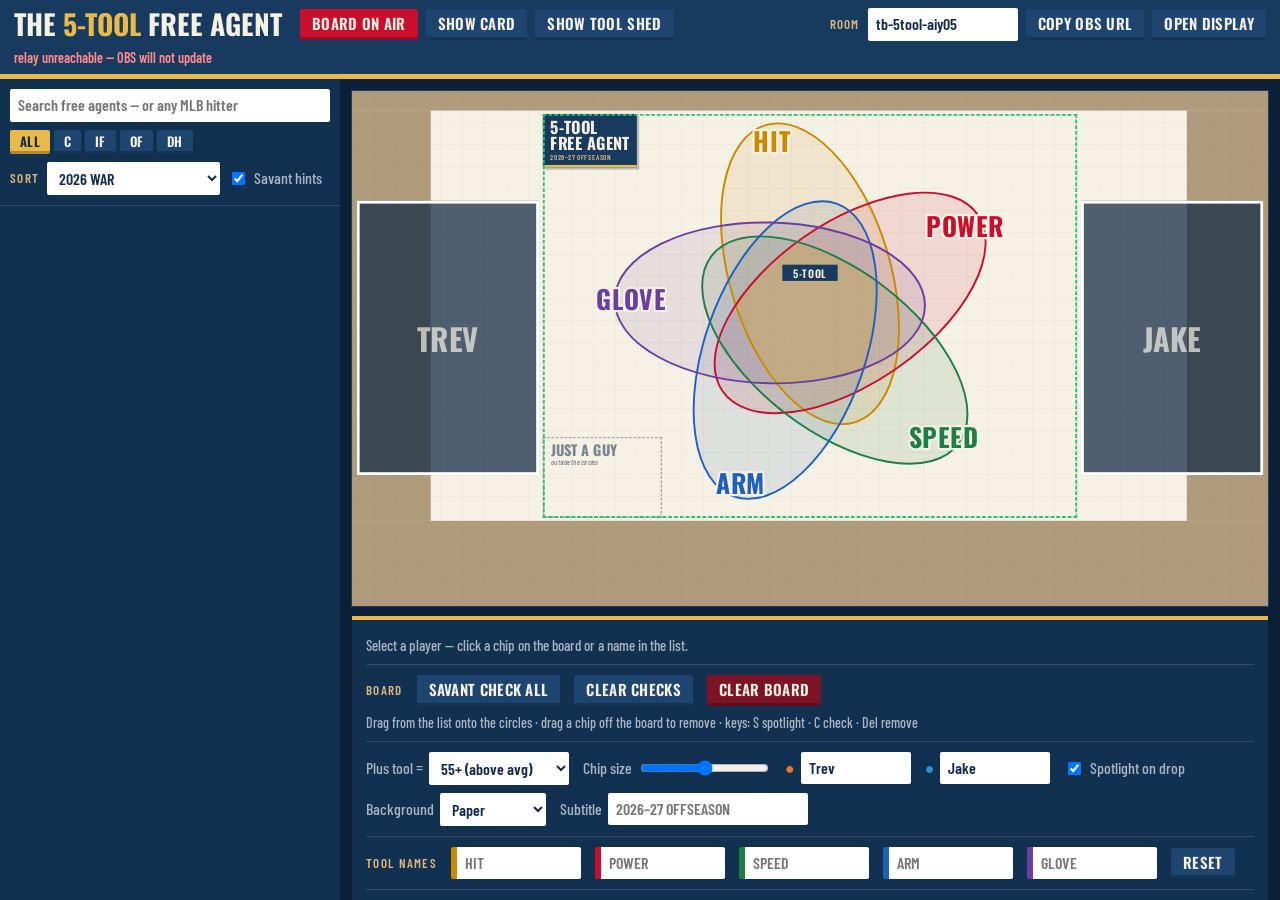
==== commit 33dae1b9: "Let the hosts rename the five tools from control Names travel with the board state, so the circles, " ====
--- a/control.html
+++ b/control.html
@@ -150,6 +150,9 @@
         <label>Background <select id="bg"><option value="paper">Paper</option><option value="clear">Transparent</option></select></label>
         <label>Subtitle <input type="text" id="subtitle" style="width:200px" placeholder="2026–27 OFFSEASON"></label>
       </div>
+      <div class="settings" id="toolNames">
+        <span class="k">tool names</span>
+      </div>
       <div class="settings">
         <span class="k">safe area (stays clear of the host cams)</span>
         <label>Left <input type="number" id="safeL" step="5"></label>
@@ -177,7 +180,7 @@
   // ── state ──
   const DEF = { room: 'tb-5tool-' + Math.random().toString(36).slice(2, 7), show: true, bg: 'paper', board: [], spot: null, spotOn: false,
     shedOn: false, checks: [], T: 55, chipScale: 1, names: { a: 'Trev', b: 'Jake' }, subtitle: '', autoSpot: true, hints: true, guides: true,
-    extra: [], fx: { n: 0 }, safe: Object.assign({}, FT.SAFE_DEFAULT) };
+    extra: [], fx: { n: 0 }, toolNames: Object.assign({}, FT.TOOL_DEFAULT), safe: Object.assign({}, FT.SAFE_DEFAULT) };
   let S;
   try { S = Object.assign({}, DEF, JSON.parse(localStorage.getItem(STORE) || '{}')); } catch { S = Object.assign({}, DEF); }
   if (params.get('room')) S.room = params.get('room');
@@ -481,6 +484,18 @@
     for (const [id, k] of [['safeL', 'l'], ['safeR', 'r'], ['safeT', 't'], ['safeB', 'b']]) $(id).value = S.safe[k];
     commit();
   };
+  // tool names: one box per circle, in the circle's colour
+  $('toolNames').insertAdjacentHTML('beforeend', FT.TOOLS.map(t =>
+    `<input type="text" data-tool="${t.key}" maxlength="18" style="width:130px;border-left:6px solid ${t.color};text-transform:uppercase" placeholder="${FT.TOOL_DEFAULT[t.key]}">`).join('') +
+    '<button id="namesReset">Reset</button>');
+  const nameBoxes = [...$('toolNames').querySelectorAll('input')];
+  const fillNames = () => nameBoxes.forEach(i => { i.value = S.toolNames[i.dataset.tool] === FT.TOOL_DEFAULT[i.dataset.tool] ? '' : S.toolNames[i.dataset.tool]; });
+  fillNames();
+  nameBoxes.forEach(i => i.addEventListener('input', () => {
+    S.toolNames[i.dataset.tool] = i.value.trim() || FT.TOOL_DEFAULT[i.dataset.tool];
+    commit(false);
+  }));
+  $('namesReset').onclick = () => { S.toolNames = Object.assign({}, FT.TOOL_DEFAULT); fillNames(); commit(); };
   $('guides').checked = S.guides;
   $('guides').onchange = () => { S.guides = $('guides').checked; save(); draw(); };
   $('autoSpot').checked = S.autoSpot;
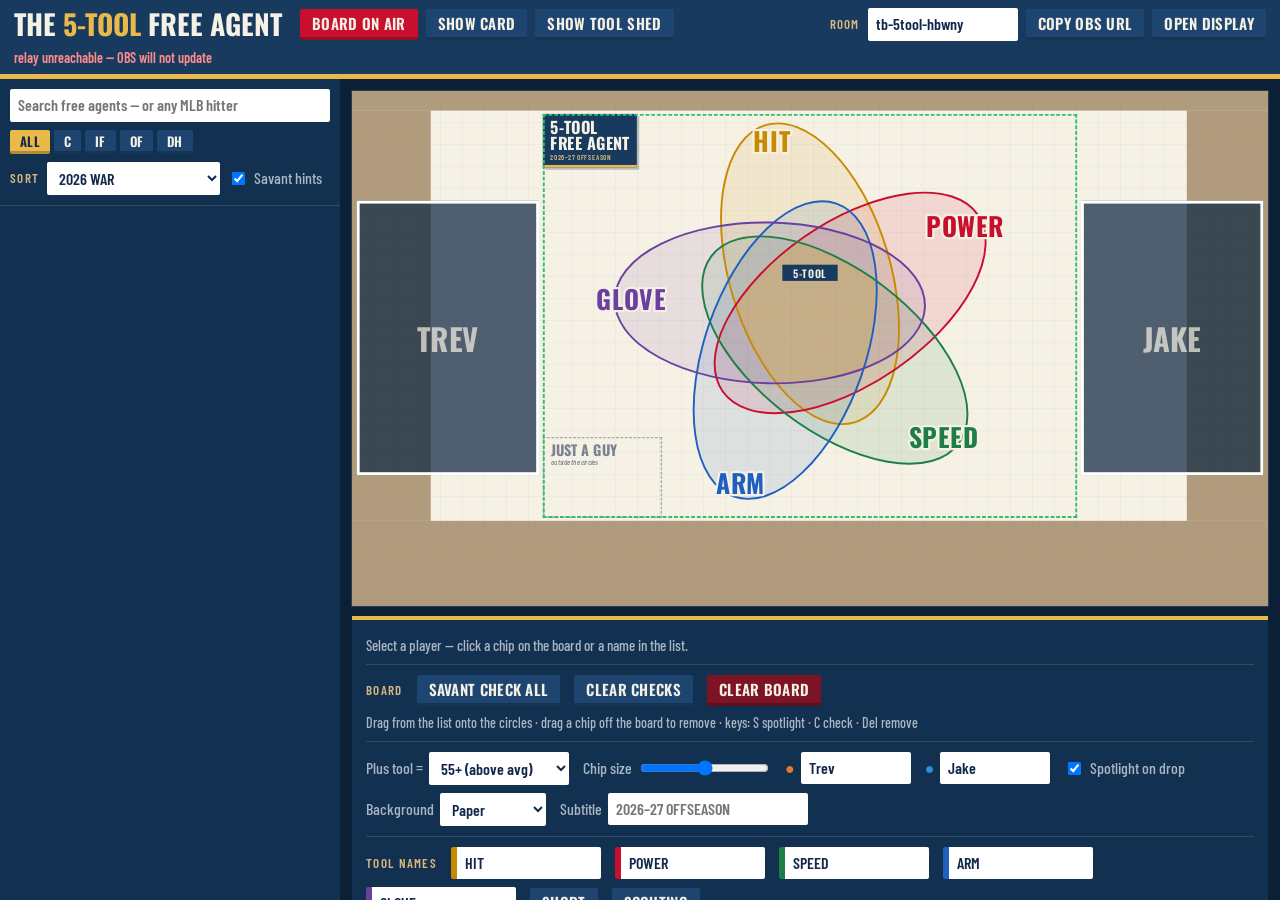
==== commit cea286d1: "Tool name presets: short (Hit/Power/Speed/Arm/Glove) and scouting terms Scouting = Hit for Average /" ====
--- a/control.html
+++ b/control.html
@@ -486,16 +486,18 @@
   };
   // tool names: one box per circle, in the circle's colour
   $('toolNames').insertAdjacentHTML('beforeend', FT.TOOLS.map(t =>
-    `<input type="text" data-tool="${t.key}" maxlength="18" style="width:130px;border-left:6px solid ${t.color};text-transform:uppercase" placeholder="${FT.TOOL_DEFAULT[t.key]}">`).join('') +
-    '<button id="namesReset">Reset</button>');
+    `<input type="text" data-tool="${t.key}" maxlength="18" style="width:150px;border-left:6px solid ${t.color};text-transform:uppercase" placeholder="${FT.TOOL_DEFAULT[t.key]}">`).join('') +
+    '<button data-preset="short" title="HIT · POWER · SPEED · ARM · GLOVE">Short</button><button data-preset="scouting" title="HIT FOR AVERAGE · HIT FOR POWER · RUN · THROW · FIELD">Scouting</button>');
   const nameBoxes = [...$('toolNames').querySelectorAll('input')];
-  const fillNames = () => nameBoxes.forEach(i => { i.value = S.toolNames[i.dataset.tool] === FT.TOOL_DEFAULT[i.dataset.tool] ? '' : S.toolNames[i.dataset.tool]; });
+  const fillNames = () => nameBoxes.forEach(i => { i.value = S.toolNames[i.dataset.tool]; });
   fillNames();
   nameBoxes.forEach(i => i.addEventListener('input', () => {
     S.toolNames[i.dataset.tool] = i.value.trim() || FT.TOOL_DEFAULT[i.dataset.tool];
     commit(false);
   }));
-  $('namesReset').onclick = () => { S.toolNames = Object.assign({}, FT.TOOL_DEFAULT); fillNames(); commit(); };
+  $('toolNames').querySelectorAll('[data-preset]').forEach(b => b.onclick = () => {
+    S.toolNames = Object.assign({}, FT.TOOL_PRESETS[b.dataset.preset]); fillNames(); commit();
+  });
   $('guides').checked = S.guides;
   $('guides').onchange = () => { S.guides = $('guides').checked; save(); draw(); };
   $('autoSpot').checked = S.autoSpot;
--- a/ftfa.css
+++ b/ftfa.css
@@ -14,7 +14,7 @@
 .stage.clear .backdrop { display: none; }
 .stage .board, .stage .over { transition: opacity .45s; }
 .stage.off .board, .stage.off .over { opacity: 0; }
-.stage .board { position: absolute; inset: 0; }
+.stage .board { position: absolute; inset: 0; z-index: 0; }   /* own stacking context: chip z-indexes stay under the card */
 
 /* title block, pinned to the top-left of the safe area */
 .plate { position: absolute; background: var(--navy); color: var(--paper); padding: 10px 16px 9px; border-bottom: 5px solid var(--gold);
@@ -88,7 +88,7 @@
 @keyframes conf { 0% { transform: translate(0,0) rotate(0); opacity: 1; } 100% { transform: translate(var(--dx), calc(var(--dy) + 380px)) rotate(var(--r)); opacity: 0; } }
 
 /* overlay box: spotlight card or the tool shed, centred over the Venn */
-.over { position: absolute; width: 1080px; height: 620px; }
+.over { position: absolute; width: 1080px; height: 620px; z-index: 10; }
 .shed, .card { position: absolute; inset: 0; transition: opacity .35s, transform .45s cubic-bezier(.3,1.2,.5,1); box-sizing: border-box;
   background: var(--paper); border: 4px solid var(--ink); box-shadow: 12px 12px 0 rgba(15,39,66,.3); }
 .stage:not(.carding) .card, .stage:not(.shedding) .shed { opacity: 0; transform: translateY(60px); pointer-events: none; }
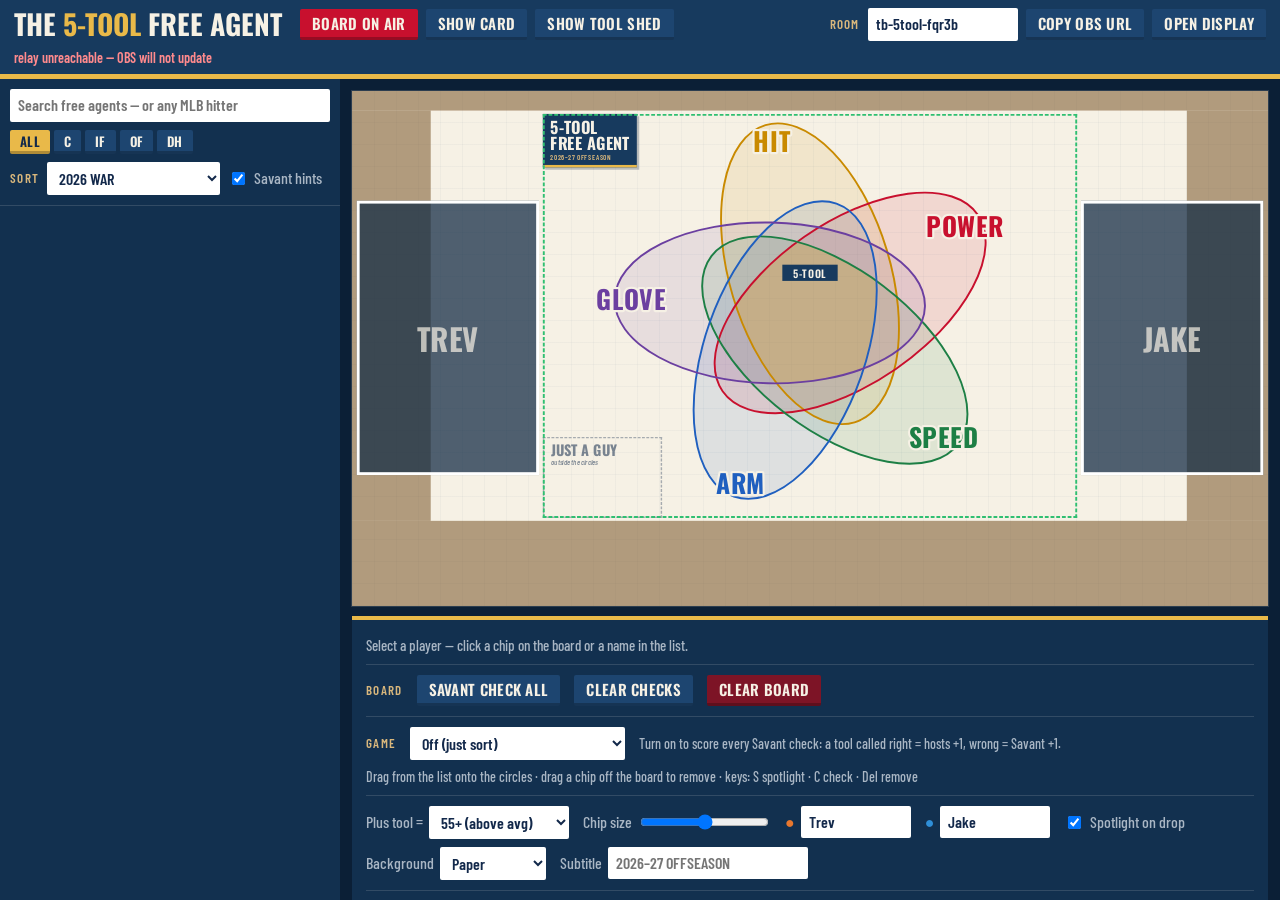
==== commit 40d9a72d: "Add optional Beat the Data game: hosts as one team vs Savant Off by default. When on, each Savant ch" ====
--- a/control.html
+++ b/control.html
@@ -86,6 +86,8 @@
   .settings input[type=text] { width: 110px; }
   .hostA { color: var(--hostA); } .hostB { color: var(--hostB); }
   .help { font: 500 14px var(--cond); color: var(--dim); }
+  body:not(.game) .gameOnly, body.game .gameOff { display: none; }
+  #scoreTxt { color: var(--gold); font-weight: 700; }
 
   #float { position: fixed; pointer-events: none; z-index: 100; display: none; transform: translate(-50%, -50%); }
   #float .hs { width: 70px; height: 70px; border-radius: 50%; overflow: hidden; border: 4px solid var(--ink); background: var(--tc); box-shadow: 4px 5px 0 rgba(0,0,0,.35); }
@@ -136,6 +138,13 @@
         <button id="checkAll" title="Show where Savant would have put everyone">Savant check all</button>
         <button id="clearChecks">Clear checks</button>
         <button id="clearBoard" class="danger">Clear board</button>
+      </div>
+      <div class="global">
+        <span class="k">game</span>
+        <select id="game"><option value="">Off (just sort)</option><option value="team">Beat the Data (hosts vs Savant)</option></select>
+        <span class="gameOnly"><button id="finalBtn">Show final score</button> <button id="newGame">New game</button></span>
+        <span class="gameOnly status" id="scoreTxt"></span>
+        <span class="gameOff help">Turn on to score every Savant check: a tool called right = hosts +1, wrong = Savant +1.</span>
         <span class="grow"></span>
         <span class="help">Drag from the list onto the circles · drag a chip off the board to remove · keys: S spotlight · C check · Del remove</span>
       </div>
@@ -179,7 +188,7 @@
 
   // ── state ──
   const DEF = { room: 'tb-5tool-' + Math.random().toString(36).slice(2, 7), show: true, bg: 'paper', board: [], spot: null, spotOn: false,
-    shedOn: false, checks: [], T: 55, chipScale: 1, names: { a: 'Trev', b: 'Jake' }, subtitle: '', autoSpot: true, hints: true, guides: true,
+    shedOn: false, game: '', finalOn: false, checks: [], T: 55, chipScale: 1, names: { a: 'Trev', b: 'Jake' }, subtitle: '', autoSpot: true, hints: true, guides: true,
     extra: [], fx: { n: 0 }, toolNames: Object.assign({}, FT.TOOL_DEFAULT), safe: Object.assign({}, FT.SAFE_DEFAULT) };
   let S;
   try { S = Object.assign({}, DEF, JSON.parse(localStorage.getItem(STORE) || '{}')); } catch { S = Object.assign({}, DEF); }
@@ -243,6 +252,14 @@
     $('shedBtn').textContent = S.shedOn ? 'Hide tool shed' : 'Show tool shed';
     $('shedBtn').classList.toggle('on', S.shedOn);
     document.body.classList.toggle('noguides', !S.guides);
+    document.body.classList.toggle('game', S.game === 'team');
+    $('game').value = S.game || '';
+    $('finalBtn').textContent = S.finalOn ? 'Hide final score' : 'Show final score';
+    $('finalBtn').classList.toggle('on', !!S.finalOn);
+    if (S.game === 'team') {
+      const sc = FT.teamScore(S);
+      $('scoreTxt').textContent = `${FT.teamName(S)} ${sc.hosts} · Savant ${sc.savant} · ${sc.checked} checked`;
+    }
     drawGuides();
     stage.render(Object.assign({}, S, { sel }));
     drawList(); drawInsp();
@@ -336,7 +353,7 @@
     const p = sel && P(sel); if (!p) return;
     const b = onBoard(p.id);
     if (a === 'spot') {
-      if (S.spotOn && S.spot === p.id) S.spotOn = false; else { S.spot = p.id; S.spotOn = true; }
+      if (S.spotOn && S.spot === p.id) S.spotOn = false; else { S.spot = p.id; S.spotOn = true; S.finalOn = false; }
     } else if (a === 'check' && b) {
       if (S.checks.includes(p.id)) S.checks = S.checks.filter(x => x !== p.id);
       else {
@@ -460,10 +477,16 @@
   $('airBtn').onclick = () => { S.show = !S.show; commit(); };
   $('cardBtn').onclick = () => {
     if (S.spotOn) S.spotOn = false;
-    else if (sel || S.spot) { S.spot = sel || S.spot; S.spotOn = true; }
+    else if (sel || S.spot) { S.spot = sel || S.spot; S.spotOn = true; S.finalOn = false; }
     commit();
   };
-  $('shedBtn').onclick = () => { S.shedOn = !S.shedOn; if (S.shedOn) S.spotOn = false; commit(); };
+  $('shedBtn').onclick = () => { S.shedOn = !S.shedOn; if (S.shedOn) { S.spotOn = false; S.finalOn = false; } commit(); };
+  $('game').onchange = () => { S.game = $('game').value; if (!S.game) S.finalOn = false; commit(); };
+  $('finalBtn').onclick = () => { S.finalOn = !S.finalOn; if (S.finalOn) { S.spotOn = false; S.shedOn = false; } commit(); };
+  $('newGame').onclick = () => {
+    if (S.checks.length && !confirm('Start a new game? This clears every Savant check (the board stays).')) return;
+    S.checks = []; S.finalOn = false; commit();
+  };
   $('checkAll').onclick = () => { S.checks = S.board.map(b => b[0]); commit(); };
   $('clearChecks').onclick = () => { S.checks = []; commit(); };
   $('clearBoard').onclick = () => {
--- a/ftfa.css
+++ b/ftfa.css
@@ -87,10 +87,40 @@
 .conf { position: absolute; width: 12px; height: 12px; animation: conf 2s cubic-bezier(.1,.7,.3,1) forwards; z-index: 19; }
 @keyframes conf { 0% { transform: translate(0,0) rotate(0); opacity: 1; } 100% { transform: translate(var(--dx), calc(var(--dy) + 380px)) rotate(var(--r)); opacity: 0; } }
 
+/* Beat the Data scoreboard — top-right of the safe area, only in game mode */
+.score { position: absolute; height: 62px; box-sizing: border-box; background: var(--paper); border: 4px solid var(--ink); box-shadow: 5px 5px 0 rgba(15,39,66,.25); display: none; }
+.stage.gaming .score { display: flex; }
+.sc-h { background: var(--navy); color: var(--paper); font: 700 22px/1 var(--head); padding: 0 14px; display: flex; align-items: center; border-right: 5px solid var(--gold); }
+.sc-row { display: flex; align-items: center; gap: 12px; padding: 0 16px; font: 700 21px/1 var(--head); text-transform: uppercase; }
+.sc-row b { font-size: 38px; font-variant-numeric: tabular-nums; }
+.sc-row.sav { border-left: 2px solid var(--paper2); color: var(--red); }
+.sc-row.up b { animation: bump .6s cubic-bezier(.3,1.8,.5,1); }
+@keyframes bump { 0% { transform: scale(1.8); } 100% { transform: scale(1); } }
+.stamp.navy { color: var(--ink); font-size: 76px; }
+
 /* overlay box: spotlight card or the tool shed, centred over the Venn */
 .over { position: absolute; width: 1080px; height: 620px; z-index: 10; }
 .shed, .card { position: absolute; inset: 0; transition: opacity .35s, transform .45s cubic-bezier(.3,1.2,.5,1); box-sizing: border-box;
   background: var(--paper); border: 4px solid var(--ink); box-shadow: 12px 12px 0 rgba(15,39,66,.3); }
+.final { position: absolute; inset: 0; box-sizing: border-box; background: var(--paper); border: 4px solid var(--ink); box-shadow: 12px 12px 0 rgba(15,39,66,.3);
+  transition: opacity .35s, transform .45s cubic-bezier(.3,1.2,.5,1); display: flex; flex-direction: column; }
+.stage:not(.finaling) .final { opacity: 0; transform: translateY(60px); pointer-events: none; }
+.stage.finaling .final { animation: cardIn .6s cubic-bezier(.3,1.25,.5,1); }
+.fn-body { flex: 1; display: flex; flex-direction: column; align-items: center; justify-content: space-evenly; padding: 10px 30px 18px; }
+.fn-head { font: 700 50px/1 var(--head); text-transform: uppercase; color: var(--ink); text-align: center; }
+.fn-head.win { color: var(--green); } .fn-head.loss { color: var(--red); }
+.fn-score { display: flex; align-items: center; gap: 30px; }
+.fn-score div { text-align: center; } .fn-score span { display: block; font: 700 22px var(--head); text-transform: uppercase; }
+.fn-score b { font: 700 120px/1 var(--head); font-variant-numeric: tabular-nums; }
+.fn-score .sav { color: var(--red); } .fn-score i { font: 700 80px var(--head); color: var(--slate); font-style: normal; }
+.fn-stats { display: flex; gap: 14px; }
+.fn-stats div { background: var(--navy); color: var(--paper); padding: 8px 18px 6px; text-align: center; min-width: 190px; }
+.fn-stats b { display: block; font: 700 38px/1 var(--head); color: var(--gold); } .fn-stats span { font: 600 15px var(--cond); letter-spacing: .08em; }
+.fn-ext { display: flex; gap: 40px; }
+.fn-ext .k { display: block; font: 700 14px var(--cond); letter-spacing: .1em; color: var(--slate); margin-bottom: 4px; }
+.fn-p { display: flex; align-items: center; gap: 10px; }
+.fn-p img { width: 64px; height: 64px; border-radius: 50%; object-fit: cover; object-position: 50% 0; background: var(--paper2); border: 3px solid var(--ink); }
+.fn-p b { display: block; font: 700 28px/1 var(--head); text-transform: uppercase; } .fn-p span { font: 600 16px var(--cond); color: var(--slate); }
 .stage:not(.carding) .card, .stage:not(.shedding) .shed { opacity: 0; transform: translateY(60px); pointer-events: none; }
 
 .shed { display: flex; flex-direction: column; bottom: auto; max-height: 100%; }
@@ -136,10 +166,14 @@
 .verdict .vs span { color: rgba(255,255,255,.75); }
 @keyframes shake { 20%, 60% { transform: translateX(-7px); } 40%, 80% { transform: translateX(7px); } }
 
-.tools-h { display: grid; grid-template-columns: 124px 64px 1fr; padding: 12px 8px 4px; font: 600 14px var(--cond); letter-spacing: .08em; color: var(--slate);
+.tools-h { display: grid; grid-template-columns: 124px 64px 1fr; padding: 8px 8px 4px; font: 600 14px var(--cond); letter-spacing: .08em; color: var(--slate);
   border-bottom: 2px solid var(--ink); }
 .tools { flex: 1; display: flex; flex-direction: column; justify-content: space-evenly; }
-.tool { display: grid; grid-template-columns: 124px 64px 1fr; align-items: center; padding: 3px 8px 3px 2px; border-left: 6px solid transparent; }
+.tool { display: grid; grid-template-columns: 124px 64px 1fr; align-items: center; padding: 2px 8px 2px 2px; border-left: 6px solid transparent; }
+.tool.abs { border-top: 2px dashed rgba(19,41,75,.25); }
+.tool.abs .tname { font-size: 26px; color: var(--ink); }
+.tool.abs .tname small { display: block; font: 700 12px/1 var(--cond); letter-spacing: .08em; color: var(--slate); margin-top: 2px; }
+.tool.abs .grade, .tool.abs:not(.host) .grade { font-size: 30px; color: var(--ink); }
 .tool.host { background: color-mix(in srgb, var(--c) 12%, transparent); border-left-color: var(--c); }
 .tname { font: 700 28px/1 var(--head); color: var(--c); }
 .tname i { display: none; }
